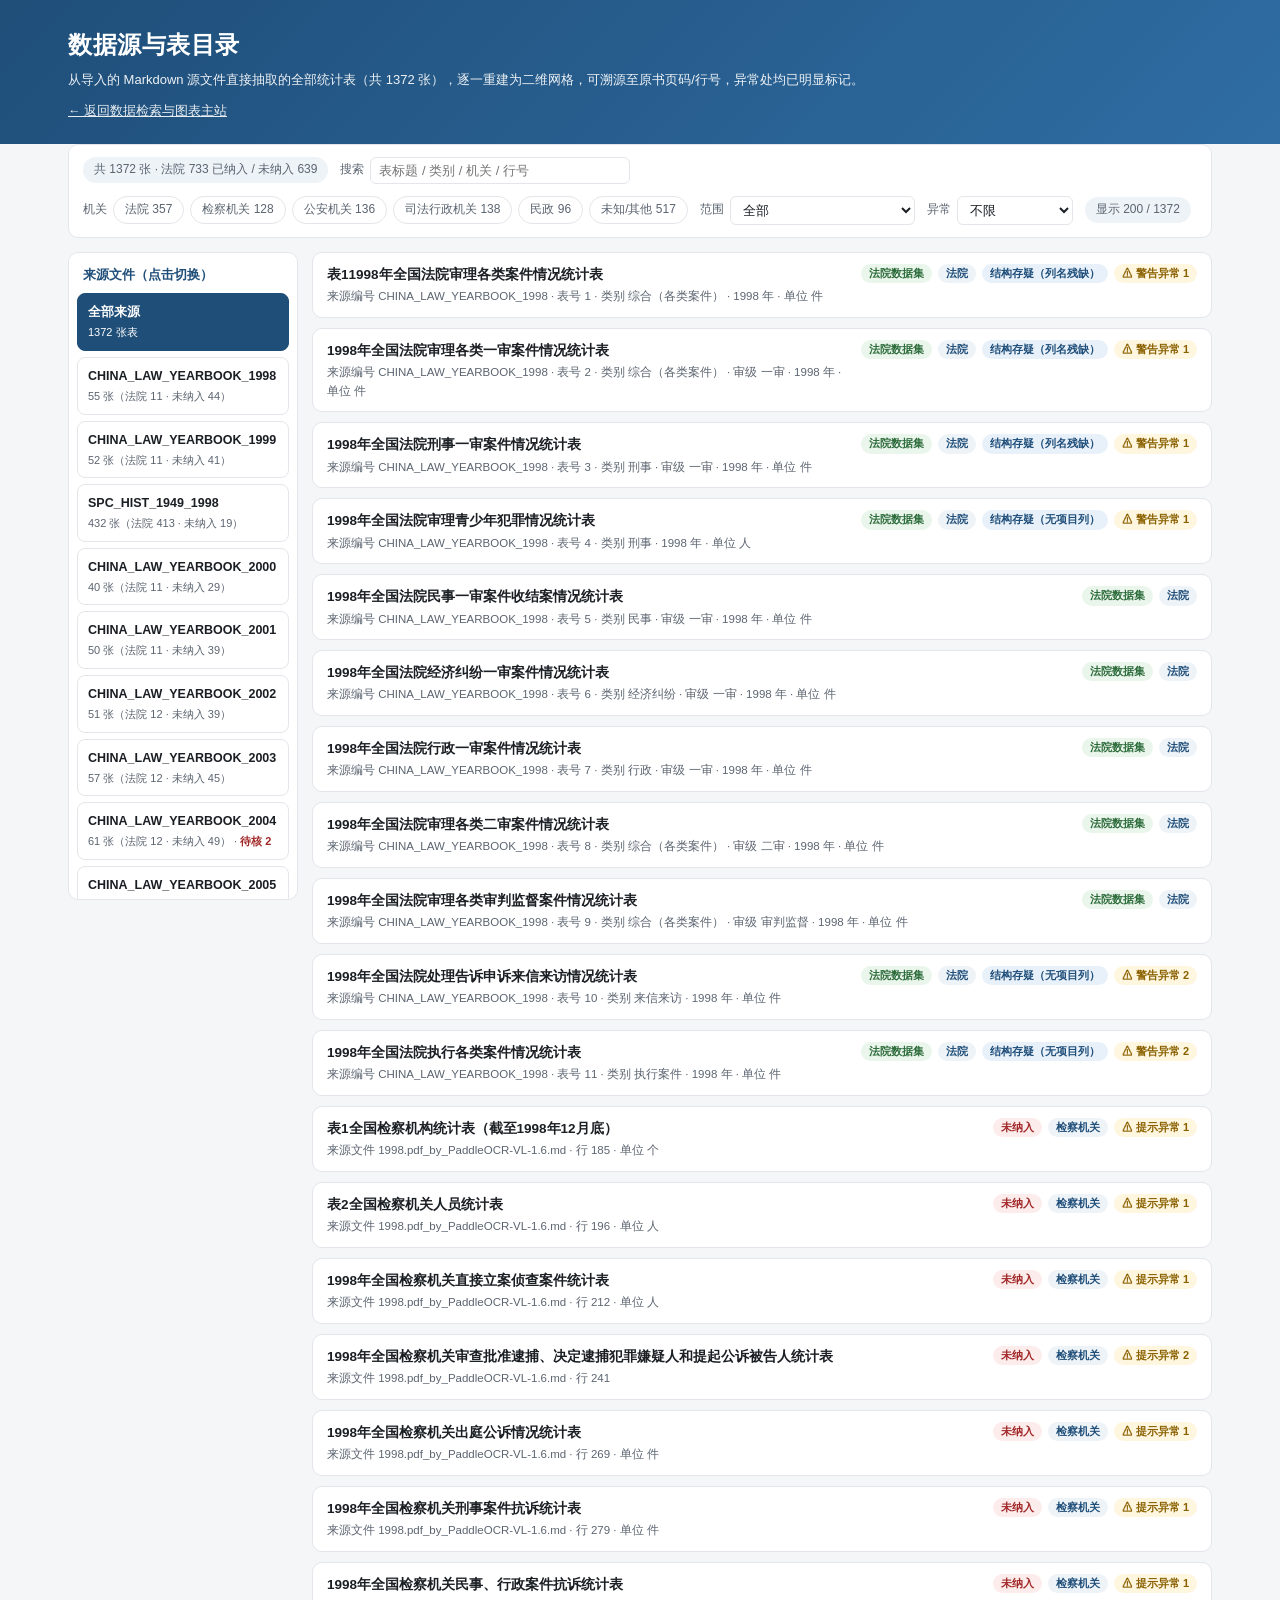
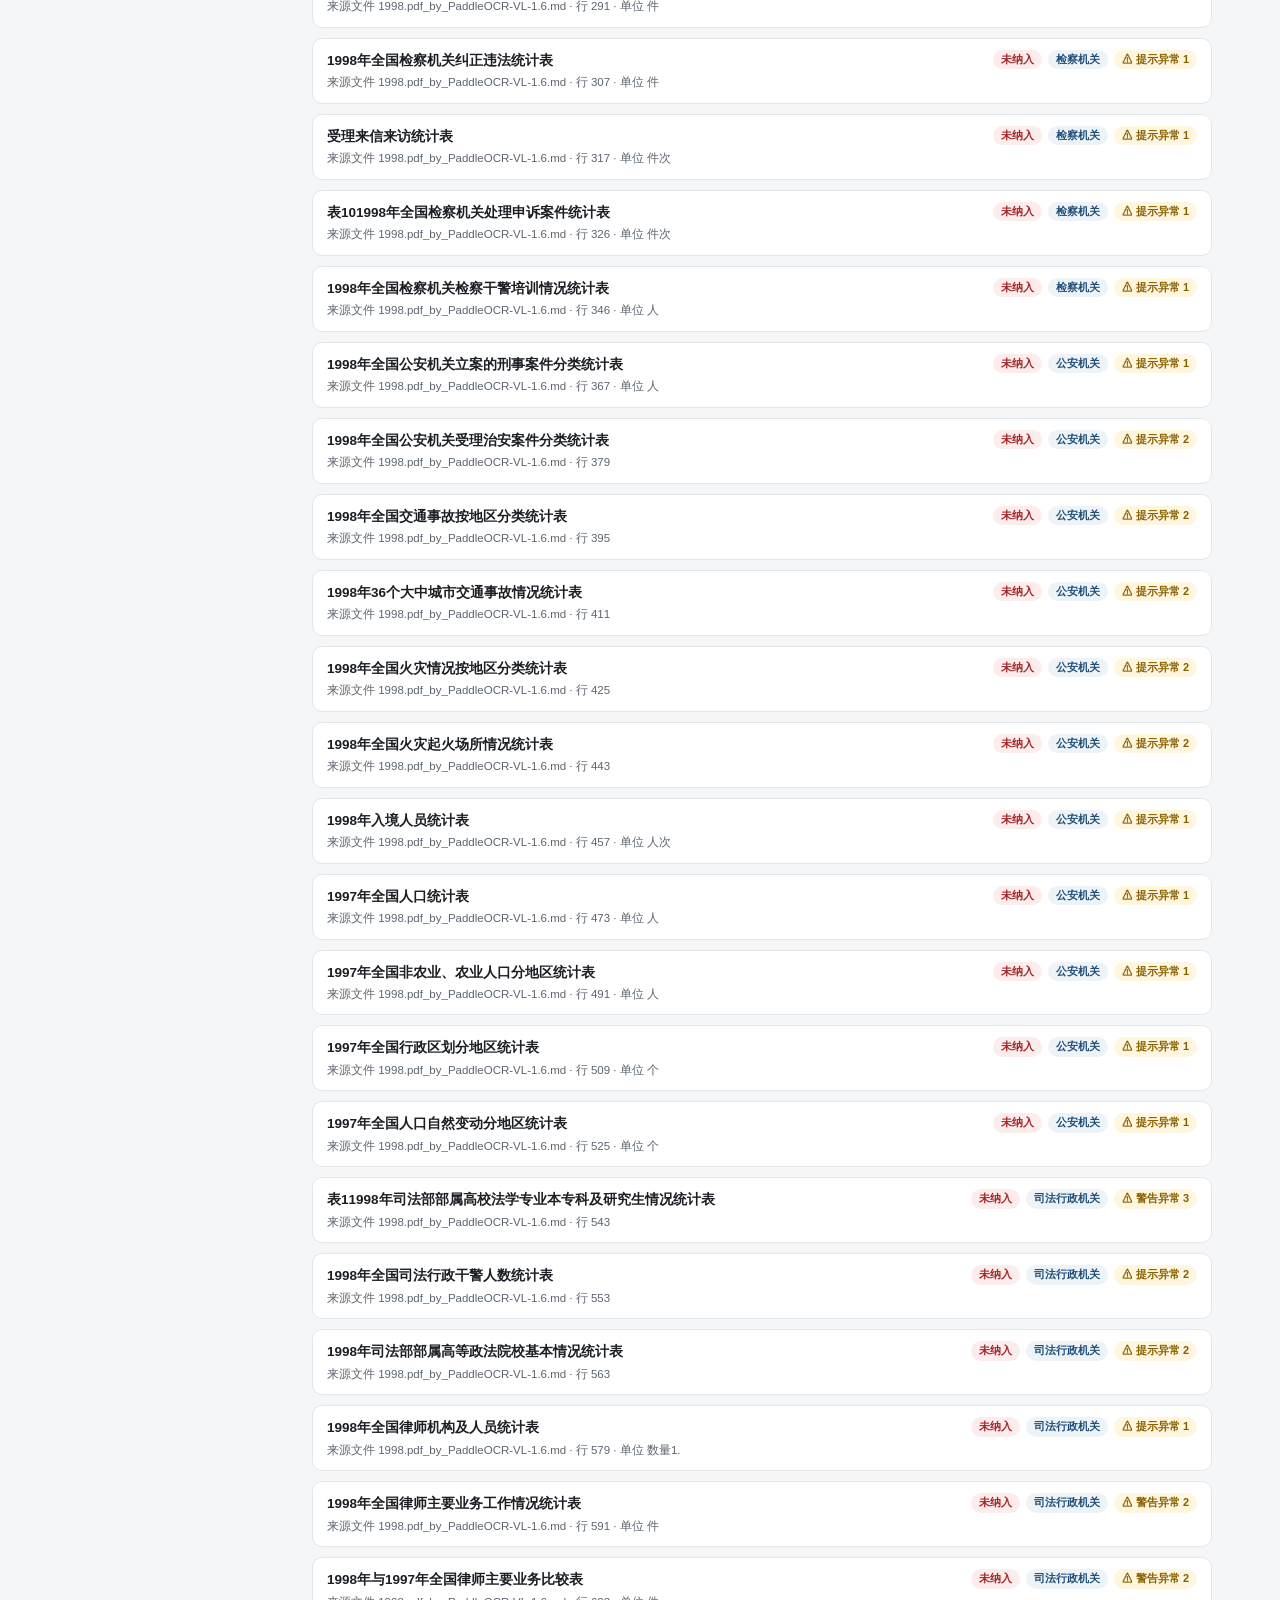
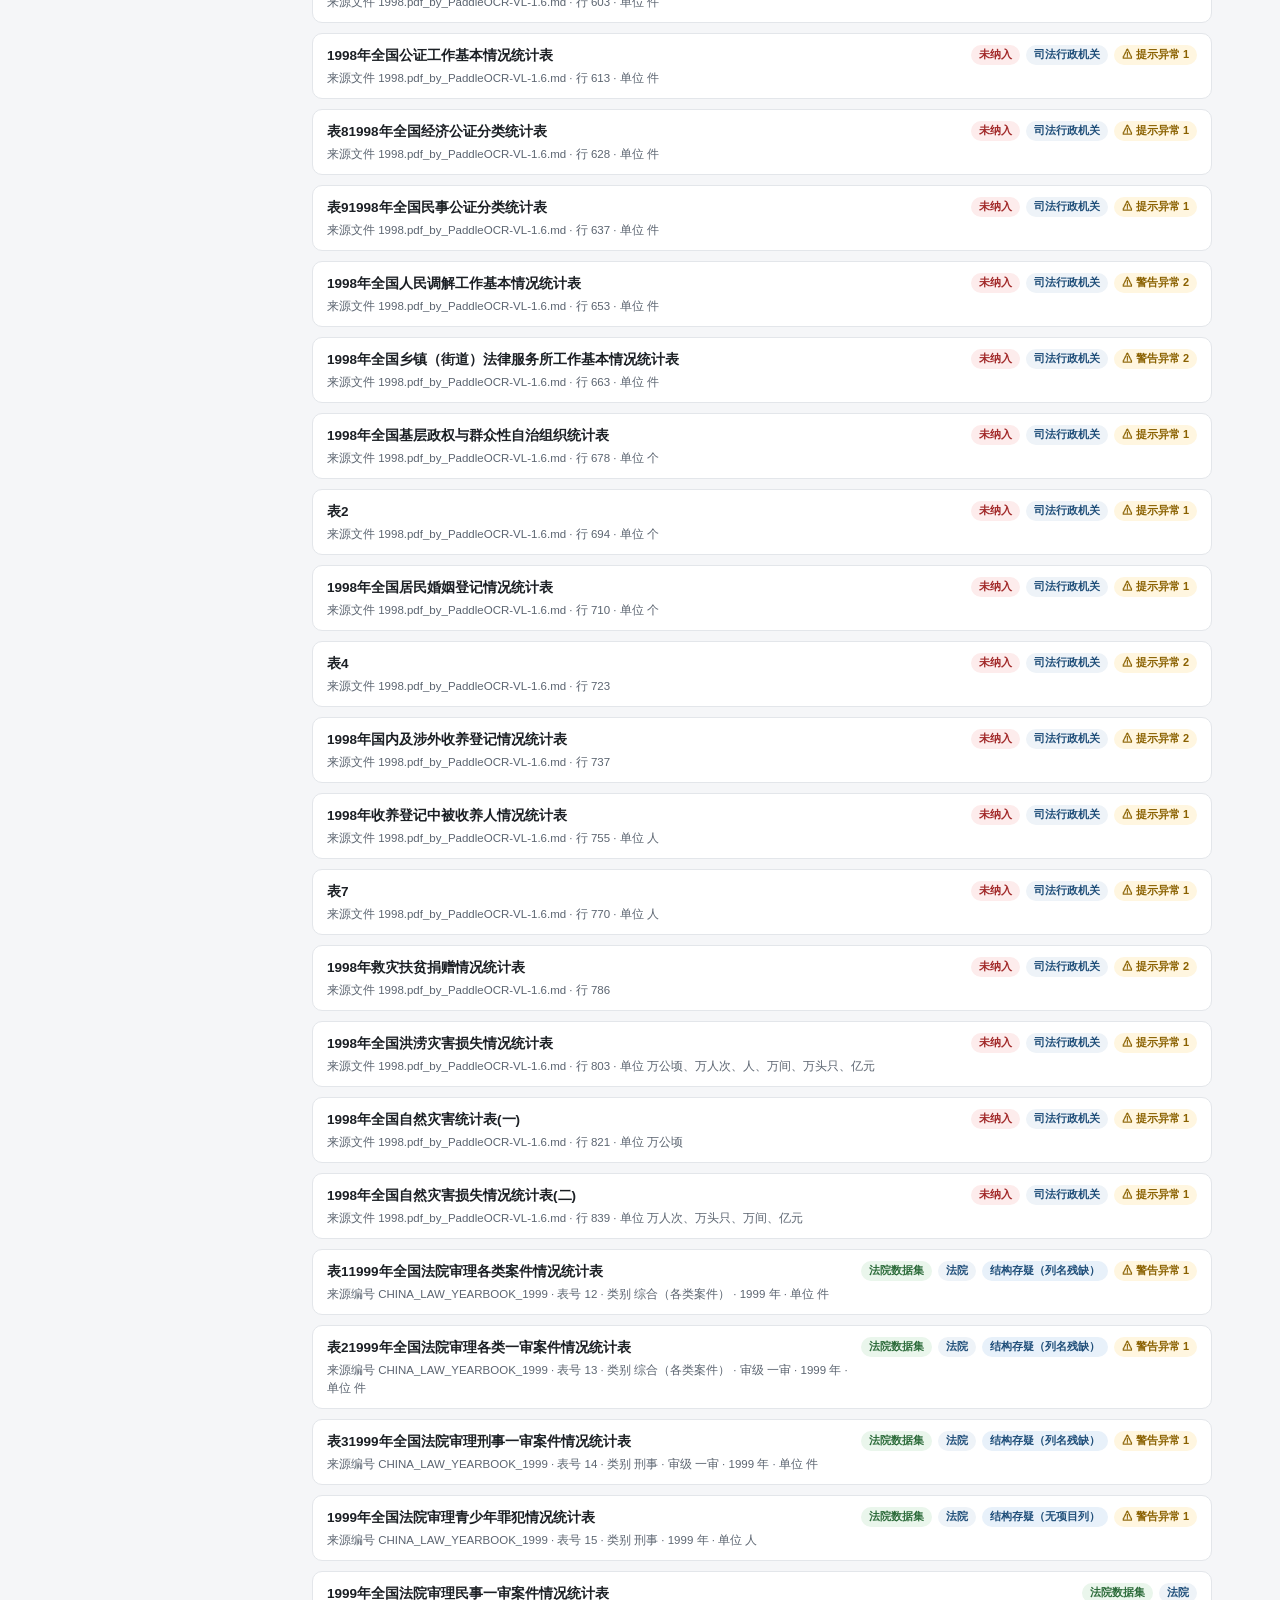
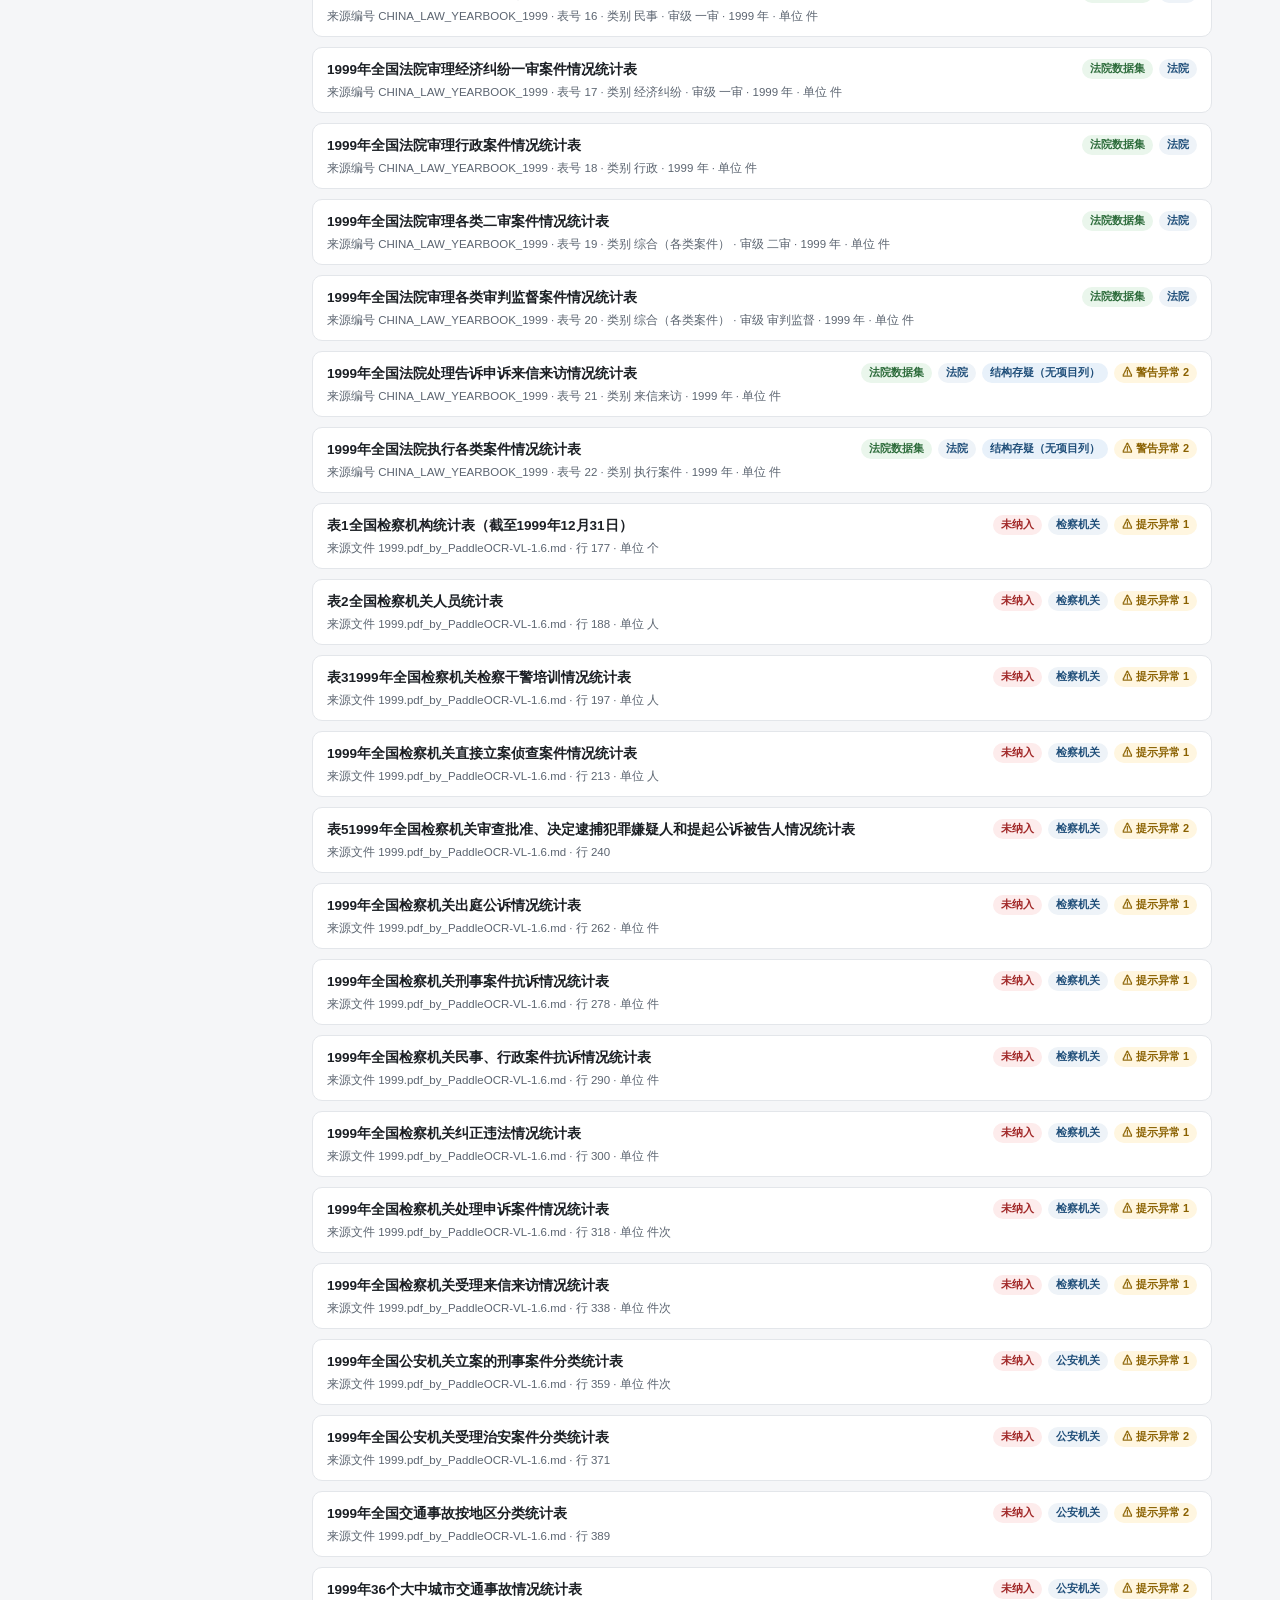
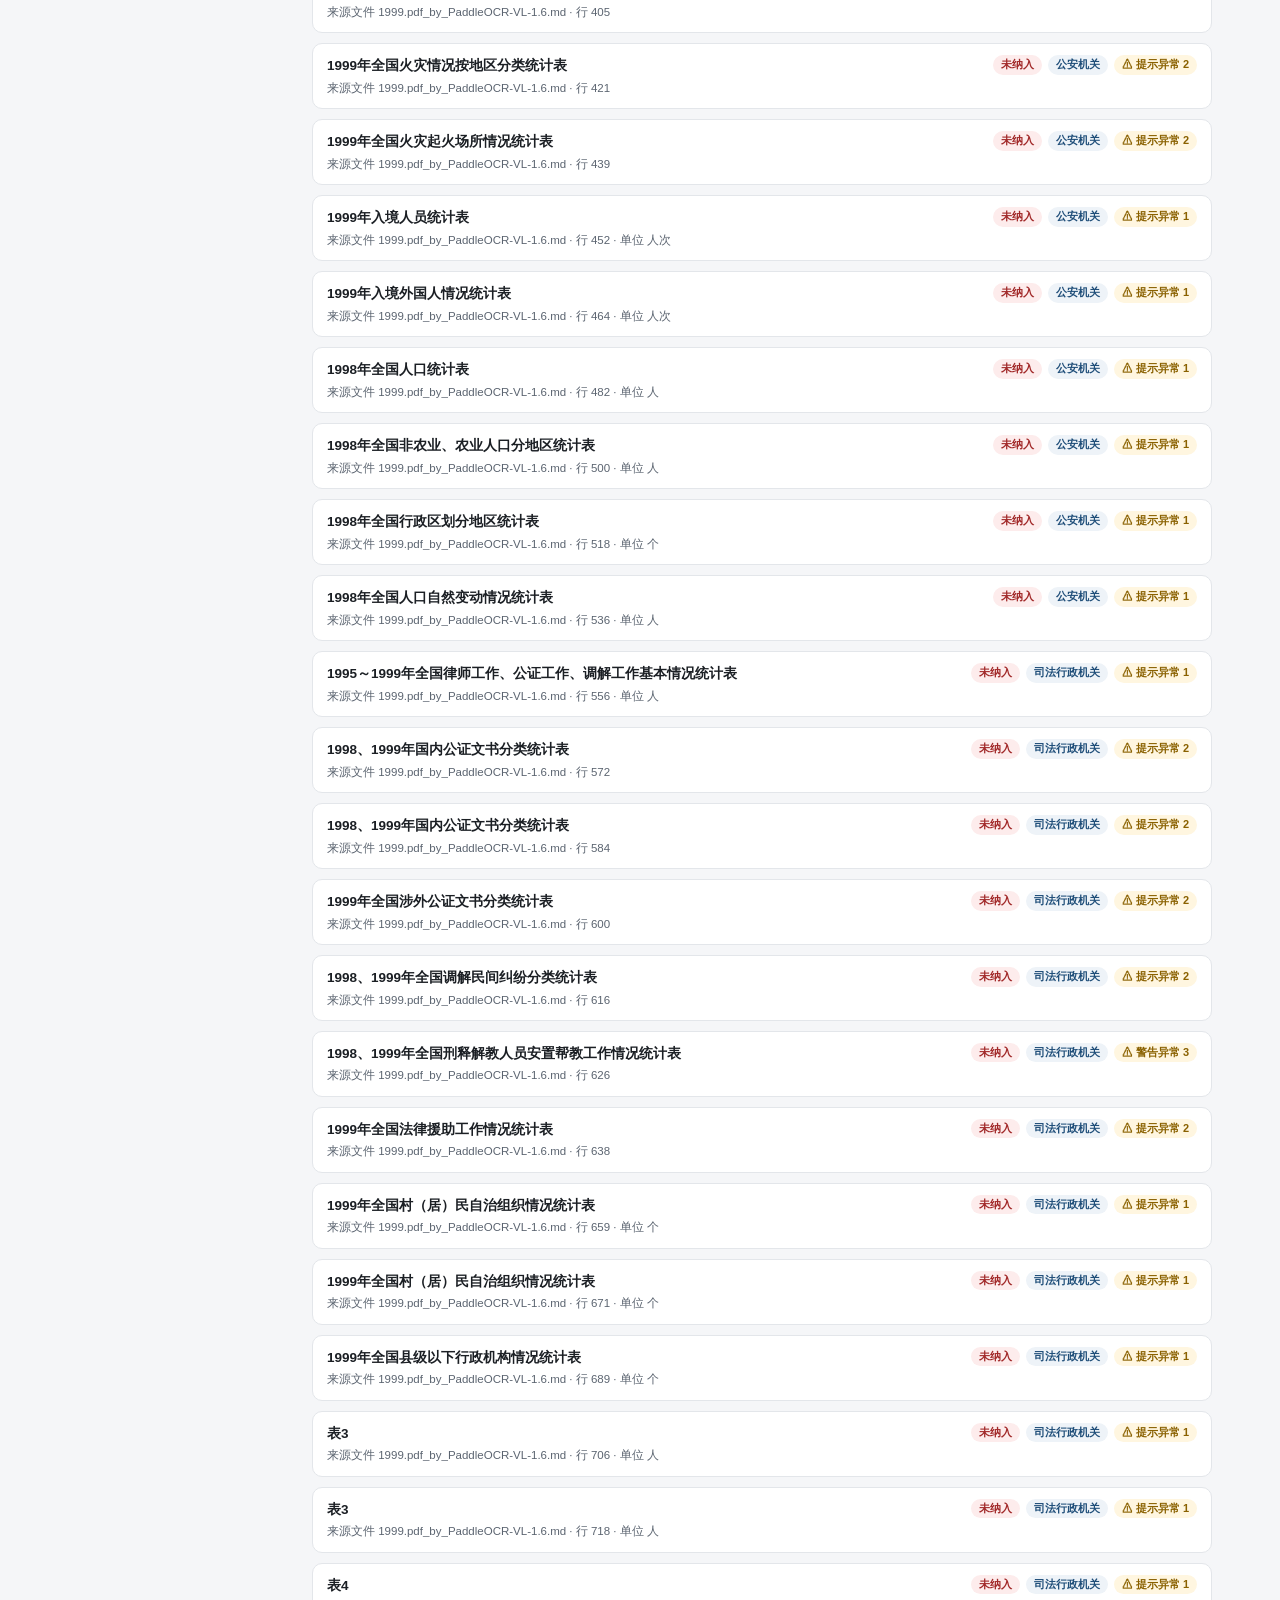
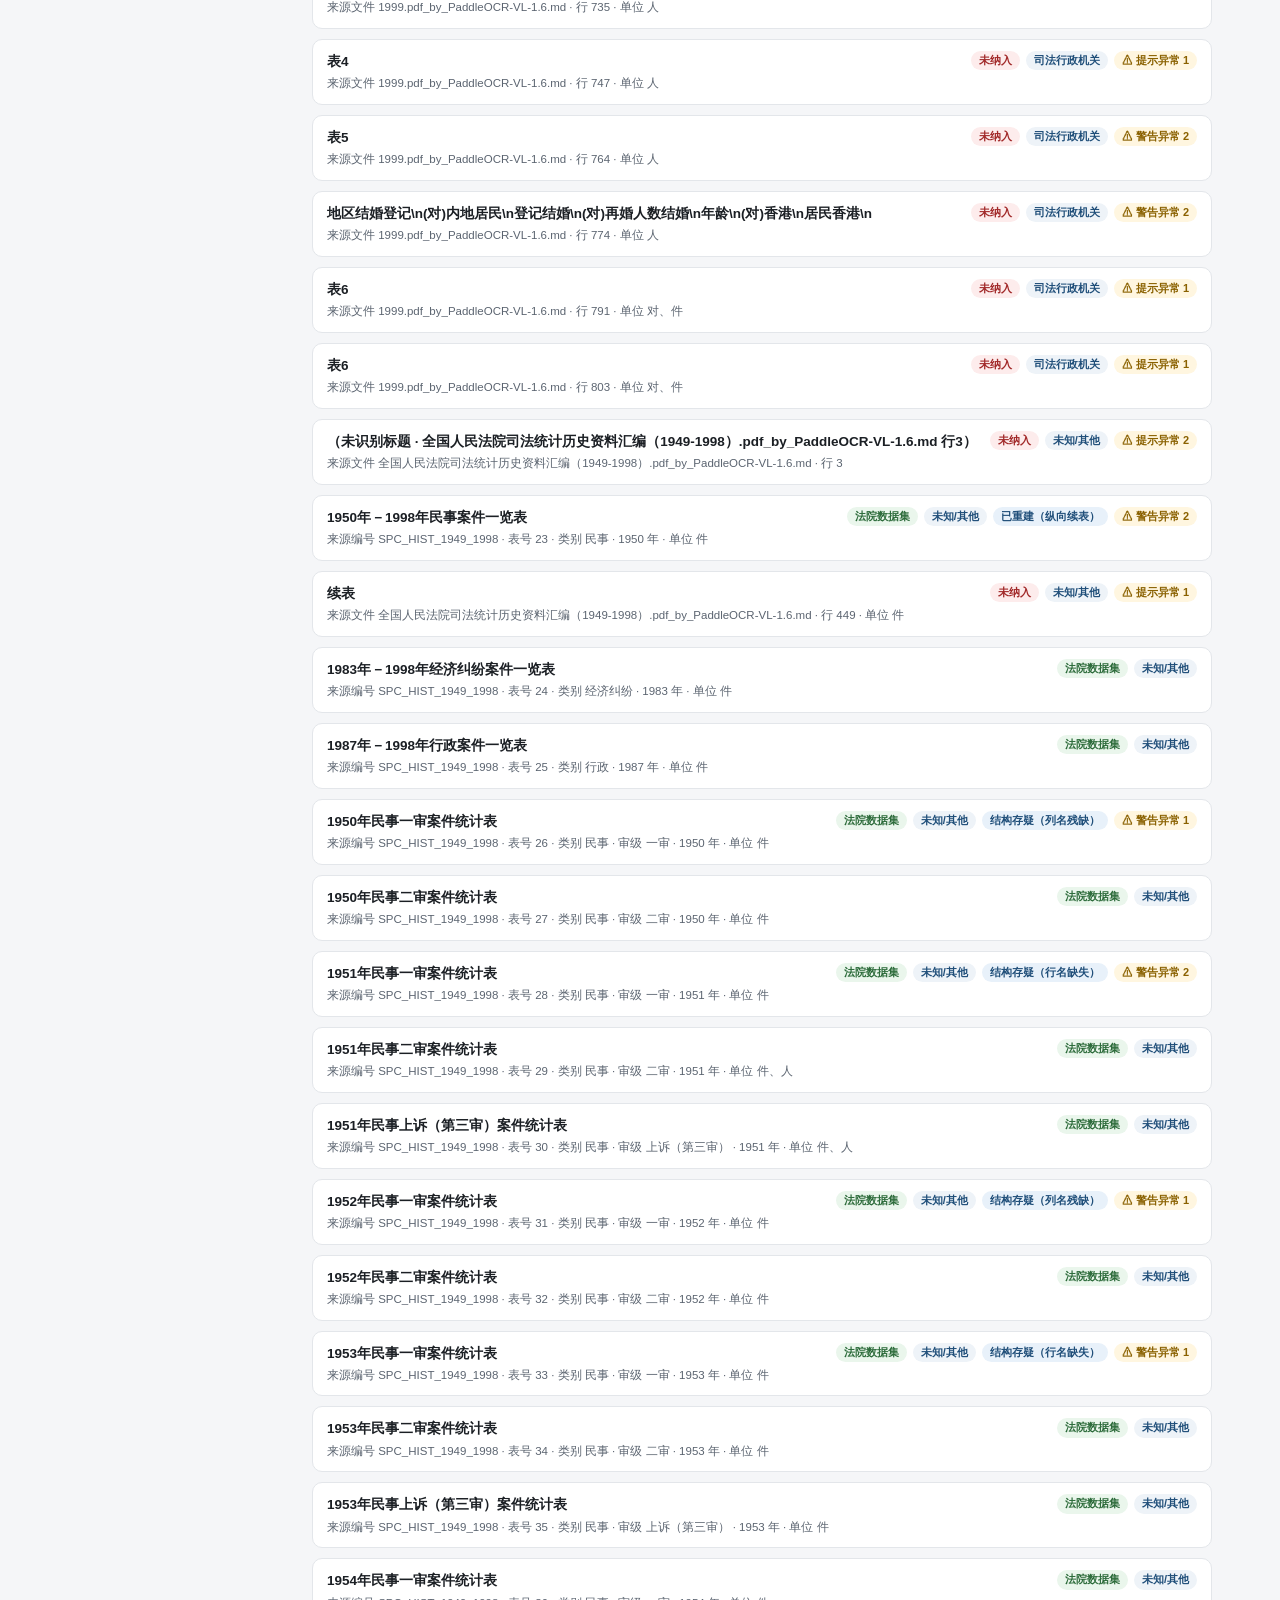
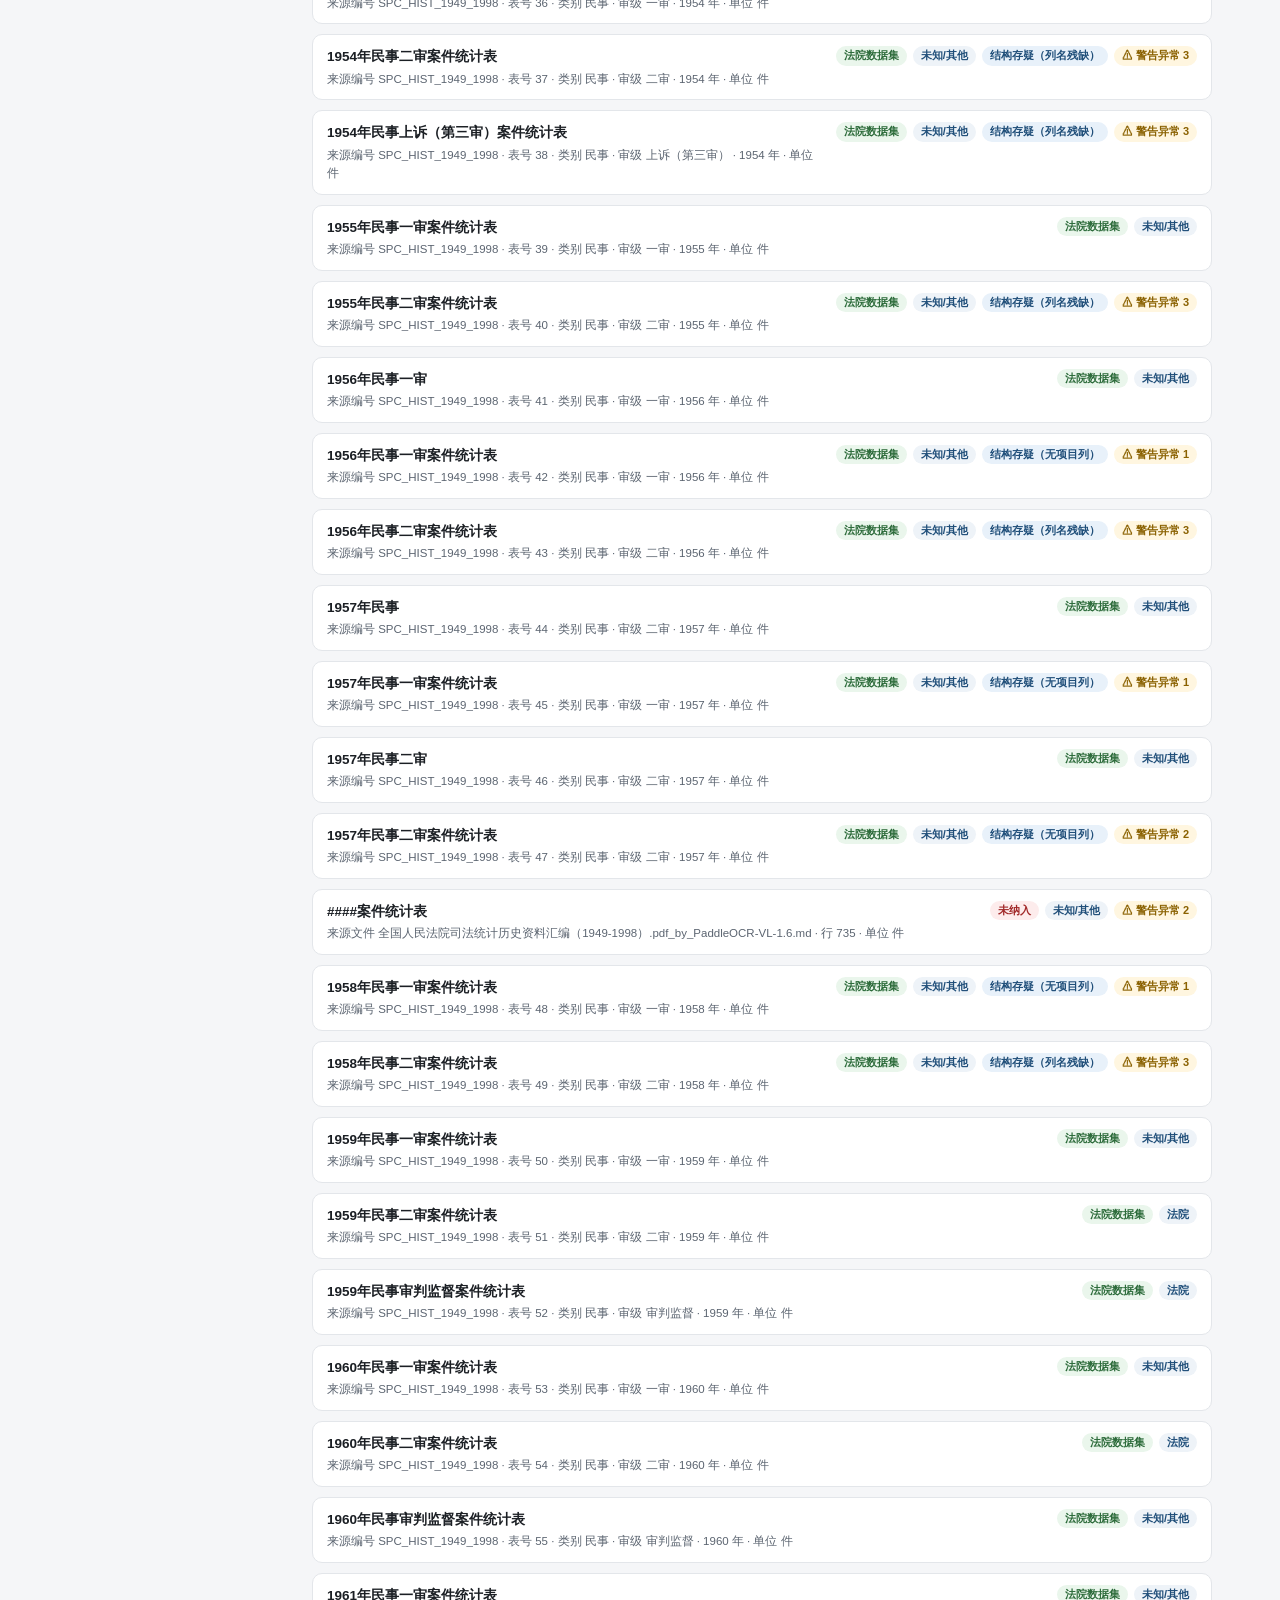
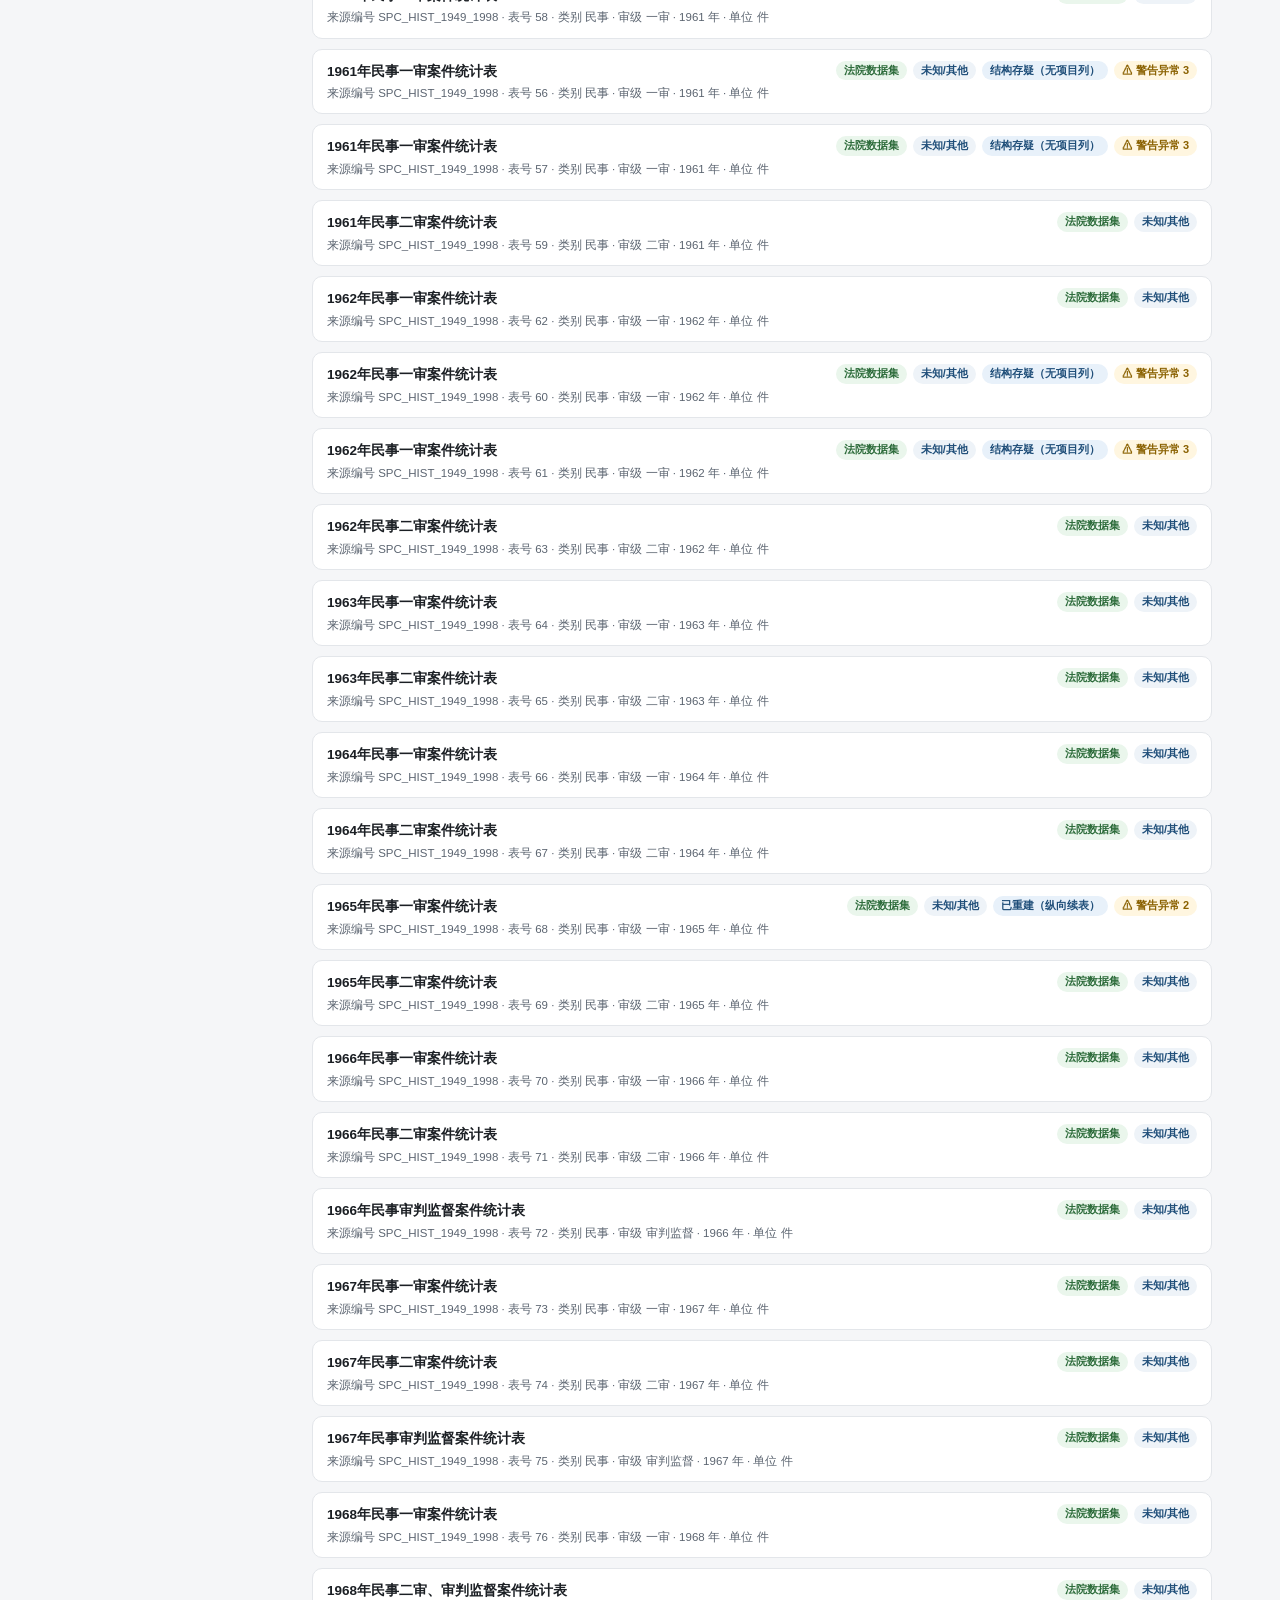
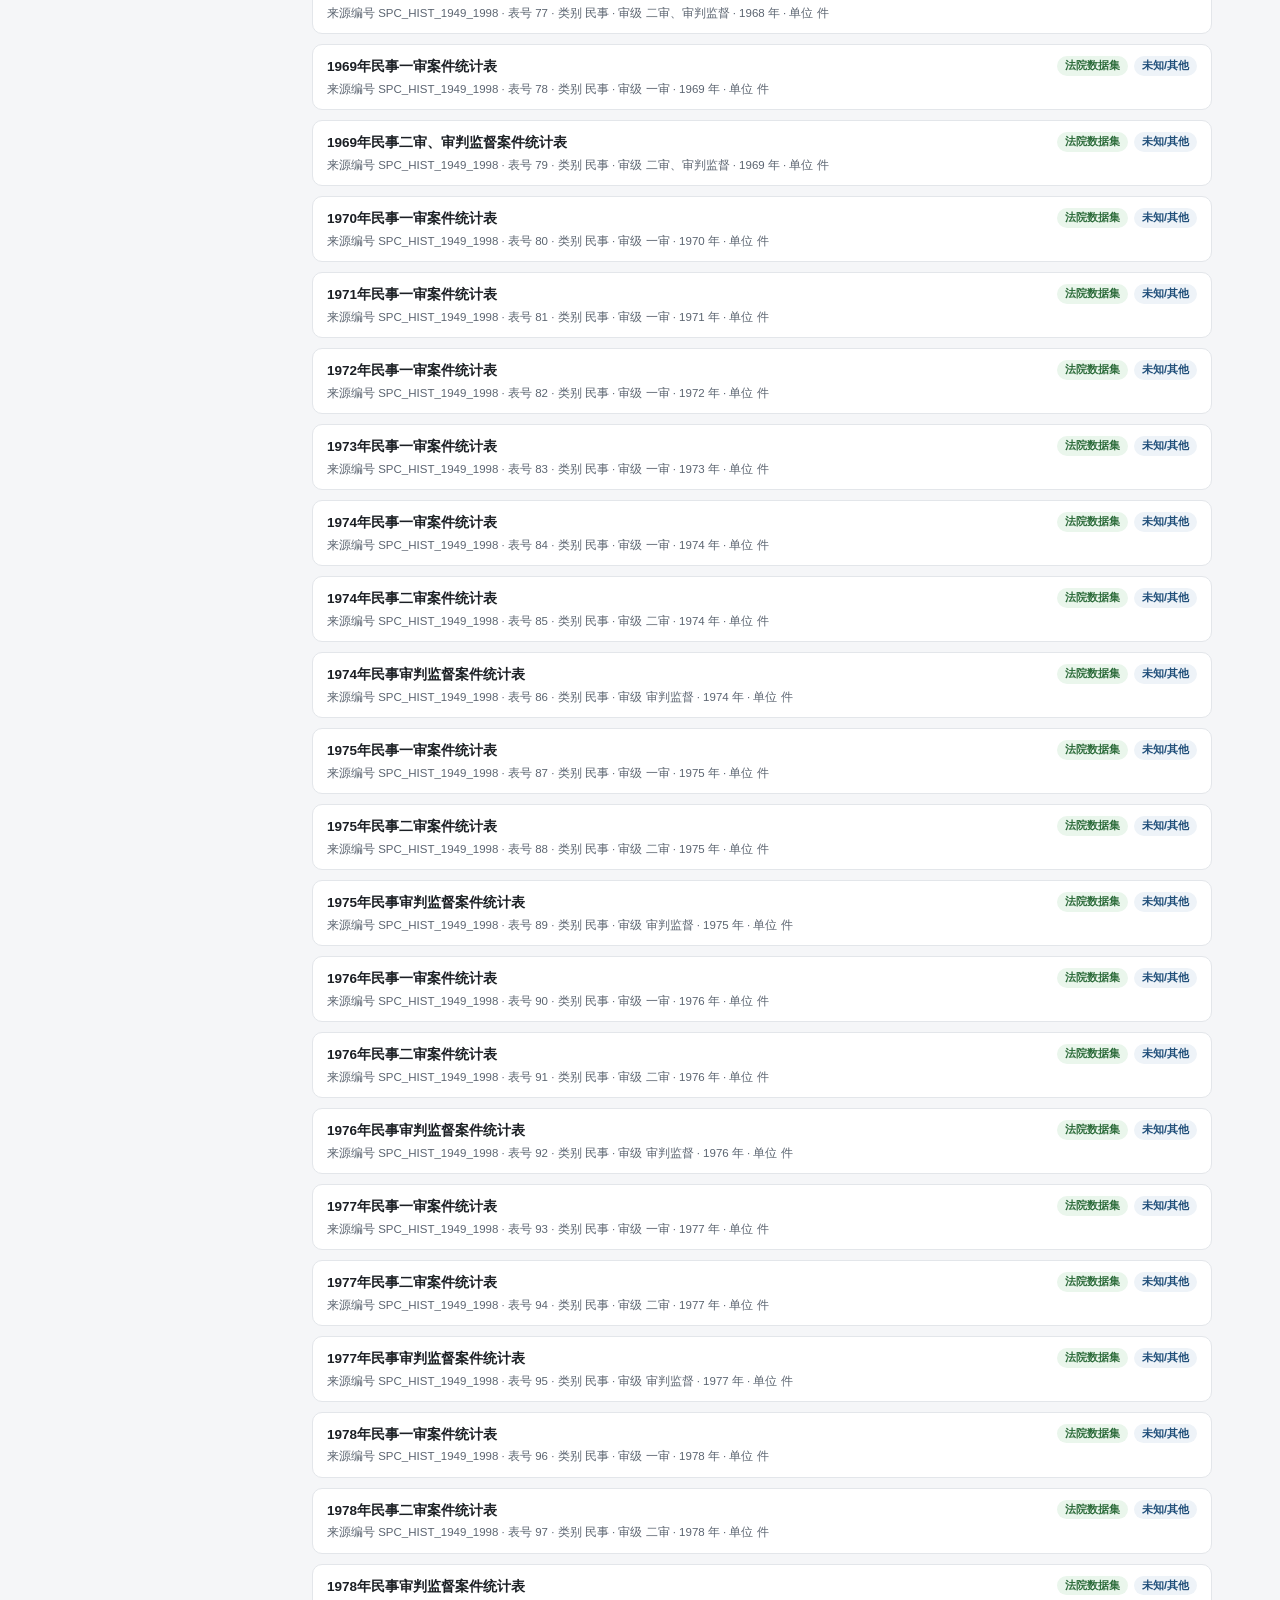
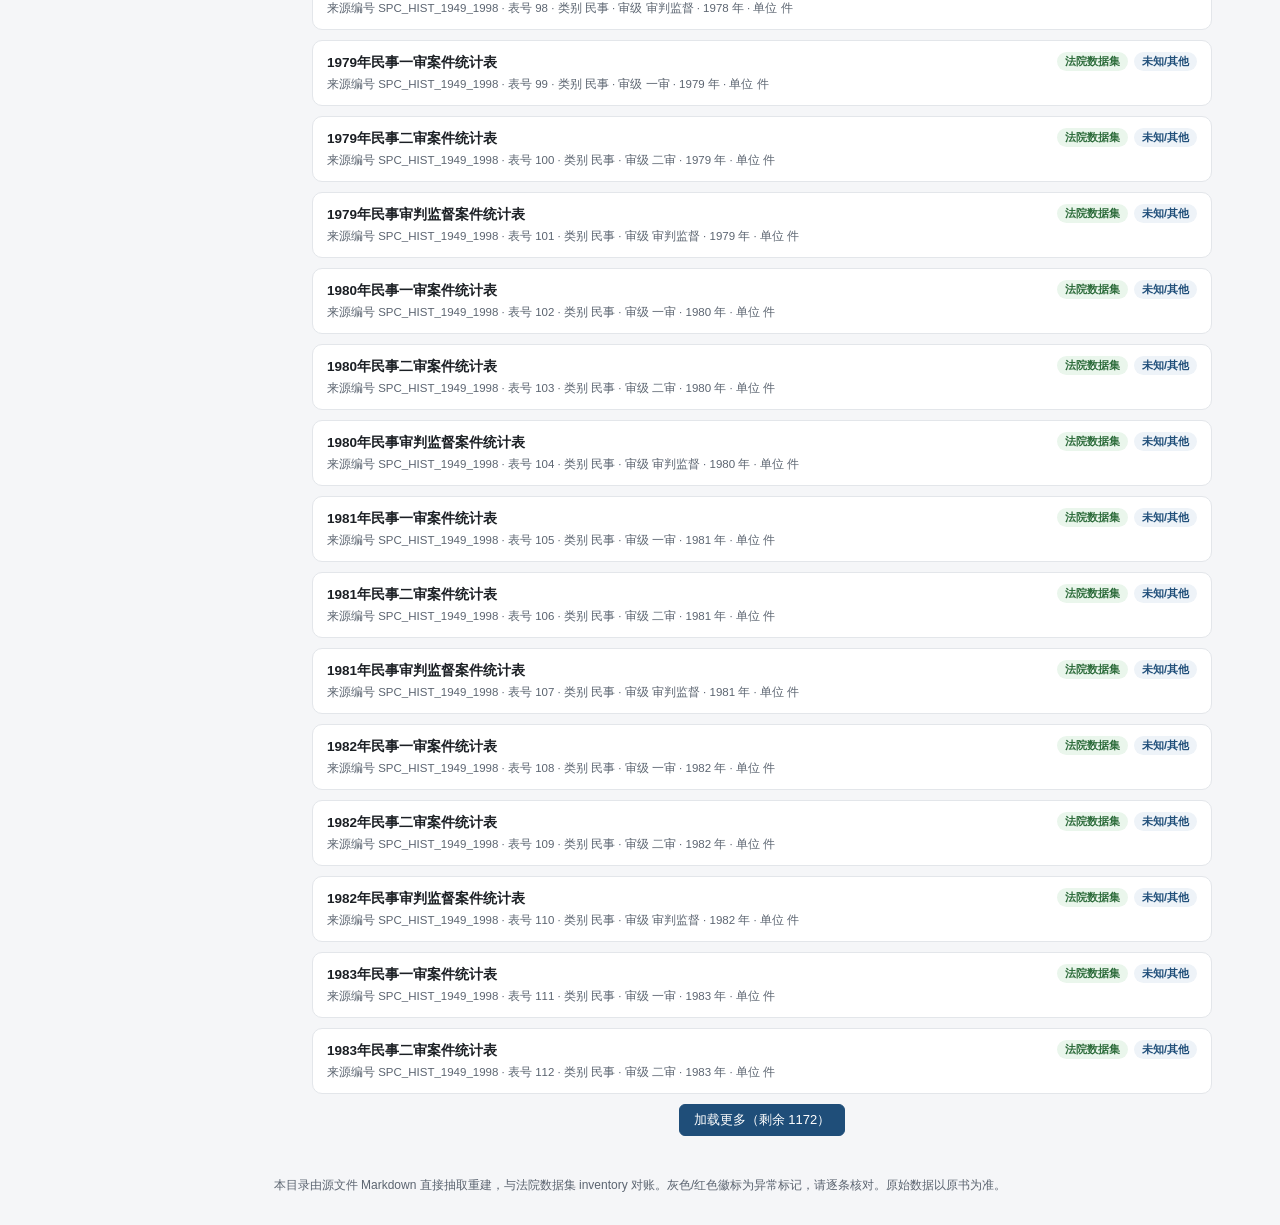
==== catalog.html @ 43dd8572 "v10：新增「数据源与表目录」(catalog.html) — Markdown 全量抽表 1372 张逐一重建 + 异常标记 + 溯源定位" ====
<!DOCTYPE html>
<html lang="zh-CN">
<head>
<meta charset="UTF-8">
<meta name="viewport" content="width=device-width, initial-scale=1.0">
<title>数据源与表目录 · 中国司法统计史料</title>
<link rel="stylesheet" href="assets/style.css">
<style>
  .cat-head .sub{opacity:.92}
  .backlink{display:inline-block;margin:10px 0 0;color:#fff;text-decoration:underline;font-size:12.5px;opacity:.9}
  .backlink:hover{opacity:1}
  /* 顶部筛选条 */
  .toolbar{position:sticky;top:0;z-index:20;background:var(--card);border:1px solid var(--line);
    border-radius:10px;padding:12px 14px;margin-bottom:14px;display:flex;gap:12px;flex-wrap:wrap;align-items:center}
  .toolbar .grp{display:flex;gap:6px;align-items:center;flex-wrap:wrap}
  .toolbar label{font-size:12px;color:var(--ink2)}
  .stat-pill{font-size:12px;color:var(--ink2);background:var(--soft);border-radius:14px;padding:3px 11px}
  /* 双栏布局 */
  .cat-layout{display:flex;gap:14px;align-items:flex-start}
  .rail{flex:none;width:230px;max-height:72vh;overflow:auto;position:sticky;top:78px;
    border:1px solid var(--line);border-radius:10px;background:#fff;padding:8px}
  .rail h3{margin:4px 6px 8px;font-size:13px;color:var(--accent)}
  .rail-item{border:1px solid var(--line);border-radius:8px;padding:8px 10px;margin-bottom:6px;cursor:pointer;font-size:12.5px}
  .rail-item:hover{background:var(--soft)}
  .rail-item.on{background:var(--accent);color:#fff;border-color:var(--accent)}
  .rail-item.on .rc{color:#fff}
  .rail-item .rn{font-weight:600}
  .rail-item .rc{font-size:11px;color:var(--ink2);margin-top:2px}
  .rail-item .rc b{color:#a12828}
  .rail-item.on .rc b{color:#ffd9d9}
  .main{flex:1;min-width:0}
  /* 表卡片 */
  .tcard{border:1px solid var(--line);border-radius:10px;background:#fff;margin-bottom:10px;overflow:hidden}
  .tcard > summary{list-style:none;cursor:pointer;padding:11px 14px;display:flex;gap:10px;align-items:flex-start;flex-wrap:wrap}
  .tcard > summary::-webkit-details-marker{display:none}
  .tcard[open] > summary{border-bottom:1px solid var(--line);background:var(--soft)}
  .tcard .tt{flex:1;min-width:240px;font-weight:600;font-size:13.5px;color:var(--ink)}
  .tcard .tt small{display:block;font-weight:400;color:var(--ink2);font-size:11.5px;margin-top:2px}
  .tcard .meta{font-size:11.5px;color:var(--ink2);margin-top:3px}
  .badges-row{display:flex;gap:6px;flex-wrap:wrap;align-items:center}
  .ab{font-size:11px;padding:1px 8px;border-radius:10px;font-weight:600;white-space:nowrap}
  .ab-court{background:#eaf6ec;color:#2c6b3a}
  .ab-orphan{background:#fdecec;color:#a12828}
  .ab-ag{background:var(--soft);color:var(--accent)}
  .ab-ano{background:#fff6e0;color:#8a6100}
  .ab-ano.has-high{background:#fdecec;color:#a12828}
  .ab-q{background:#e8f1fa;color:#1F4E79}
  .body{padding:12px 14px}
  .grid-wrap{overflow:auto;max-height:460px;border:1px solid var(--line);border-radius:8px;margin-top:8px}
  table.grid{border-collapse:collapse;width:100%;font-size:12px}
  table.grid th,table.grid td{border:1px solid var(--line);padding:4px 8px;white-space:nowrap;text-align:left}
  table.grid thead tr{background:var(--soft);color:var(--accent);font-weight:600;position:sticky;top:0}
  table.grid td.empty{color:#b9c0c8}
  table.grid tr.hl td{background:#fff8ec}
  .ano-list{margin:8px 0 0;padding:0;list-style:none}
  .ano-list li{font-size:12px;color:var(--ink2);padding:5px 9px;border-radius:6px;margin-bottom:5px;border-left:3px solid #ddd}
  .ano-list li.sev-warn{border-left-color:#e0a800;background:#fffdf5}
  .ano-list li.sev-info{border-left-color:#9aa3ad;background:#fafbfc}
  .ano-list li.sev-high{border-left-color:#a12828;background:#fdf2f2}
  .src-path{font-family:ui-monospace,Menlo,Consolas,monospace;font-size:11px;color:var(--ink2);
    background:var(--soft);padding:2px 7px;border-radius:5px;display:inline-block;margin-top:4px}
  .empty-state{padding:40px;text-align:center;color:var(--ink2)}
  .jump-link{font-size:11.5px;color:var(--accent);text-decoration:none}
  .jump-link:hover{text-decoration:underline}
  @media (max-width:820px){.cat-layout{flex-direction:column}.rail{width:100%;position:static;max-height:none}}
</style>
</head>
<body>
<header class="site-head cat-head">
  <div class="wrap">
    <h1>数据源与表目录</h1>
    <p class="sub">从导入的 Markdown 源文件直接抽取的全部统计表（共 <span id="tot-tables">…</span> 张），逐一重建为二维网格，可溯源至原书页码/行号，异常处均已明显标记。</p>
    <a class="backlink" href="index.html">← 返回数据检索与图表主站</a>
  </div>
</header>

<main class="wrap">
  <div class="toolbar">
    <div class="stat-pill" id="pill-total">…</div>
    <div class="grp">
      <label>搜索</label>
      <input type="search" id="q" placeholder="表标题 / 类别 / 机关 / 行号">
    </div>
    <div class="grp" id="agency-chips"></div>
    <div class="grp">
      <label>范围</label>
      <select id="scope">
        <option value="">全部</option>
        <option value="court">仅法院数据集</option>
        <option value="orphan">仅未纳入（非法院/待核）</option>
      </select>
    </div>
    <div class="grp">
      <label>异常</label>
      <select id="ano">
        <option value="">不限</option>
        <option value="warn">含警告级异常</option>
        <option value="info">仅提示级</option>
        <option value="none">无异常</option>
      </select>
    </div>
    <div class="stat-pill" id="pill-show">显示 0</div>
  </div>

  <div class="cat-layout">
    <nav class="rail" id="rail">
      <h3>来源文件（点击切换）</h3>
      <div id="rail-items"></div>
    </nav>
    <section class="main">
      <div id="cards"></div>
      <div class="empty-state" id="empty" style="display:none">无匹配表格</div>
    </section>
  </div>
</main>

<footer class="wrap foot">
  <p>本目录由源文件 Markdown 直接抽取重建，与法院数据集 inventory 对账。灰色/红色徽标为异常标记，请逐条核对。原始数据以原书为准。</p>
</footer>

<script src="assets/catalog.js"></script>
</body>
</html>
---- assets/style.css ----
:root{
  --bg:#f5f6f8; --card:#ffffff; --ink:#1b1f24; --ink2:#5b6470; --line:#e3e6ea;
  --accent:#1F4E79; --accent2:#2f6da3; --soft:#eef3f8;
  --hi:#fdecec; --mid:#fff6e0; --lo:#eaf6ec;
}
*{box-sizing:border-box}
body{margin:0;background:var(--bg);color:var(--ink);
  font:14px/1.6 -apple-system,BlinkMacSystemFont,"PingFang SC","Hiragino Sans GB","Microsoft YaHei",sans-serif;}
.wrap{max-width:1180px;margin:0 auto;padding:0 18px}
.site-head{background:linear-gradient(135deg,#1F4E79,#2f6da3);color:#fff;padding:26px 0 22px}
.site-head h1{margin:0;font-size:24px;letter-spacing:.5px}
.sub{margin:6px 0 0;opacity:.9;font-size:13px}
.badges{margin-top:12px;display:flex;gap:10px;flex-wrap:wrap}
.badge{background:rgba(255,255,255,.16);border:1px solid rgba(255,255,255,.28);
  padding:3px 10px;border-radius:20px;font-size:12px}
.badge-lock{cursor:help}
.tabs{display:flex;gap:4px;margin:16px auto 0;flex-wrap:wrap}
.tab{background:var(--card);border:1px solid var(--line);border-bottom-color:transparent;
  padding:9px 16px;border-radius:8px 8px 0 0;cursor:pointer;color:var(--ink2);font-size:13px}
.tab.active{background:var(--accent);color:#fff;border-color:var(--accent);font-weight:600}
main{padding-top:16px}
.tabpane{display:none}
.tabpane.active{display:block}
.card{background:var(--card);border:1px solid var(--line);border-radius:10px;padding:16px 18px;margin-bottom:16px}
.card h2{margin:0 0 12px;font-size:16px;color:var(--accent);border-left:3px solid var(--accent);padding-left:9px}
.card-head{display:flex;justify-content:space-between;align-items:center;flex-wrap:wrap;gap:8px}
.card-head h2{border:0;padding:0;margin:0}
.filters{display:flex;flex-direction:column;gap:10px}
.frow{display:flex;gap:10px;align-items:flex-start;flex-wrap:wrap}
.frow>label:first-child{width:96px;flex:none;color:var(--ink2);font-size:13px;padding-top:5px}
.filters.inline{gap:8px;flex-direction:row;align-items:center;margin-bottom:10px}
select,input[type=search]{border:1px solid var(--line);border-radius:6px;padding:5px 8px;
  background:#fff;color:var(--ink);font-size:13px;max-width:100%}
input[type=search]{min-width:260px;flex:1}
.chips{display:flex;gap:6px;flex-wrap:wrap;flex:1}
.chips.scroll{max-height:96px;overflow-y:auto;padding:4px;border:1px solid var(--line);border-radius:6px}
.chip{border:1px solid var(--line);background:#fff;border-radius:14px;padding:3px 11px;
  cursor:pointer;font-size:12px;color:var(--ink2);user-select:none}
.chip.on{background:var(--accent);color:#fff;border-color:var(--accent)}
.sep{align-self:center;color:var(--ink2)}
.cb{font-size:13px;color:var(--ink2);display:flex;align-items:center;gap:6px}
button{border:1px solid var(--line);background:#fff;border-radius:6px;padding:6px 14px;
  cursor:pointer;font-size:13px;color:var(--ink)}
button:hover{border-color:var(--accent2);color:var(--accent)}
button.primary{background:var(--accent);color:#fff;border-color:var(--accent)}
button.primary:hover{background:var(--accent2);color:#fff}
button:disabled{opacity:.45;cursor:not-allowed}
.actions{align-items:center}
.hint{color:var(--ink2);font-size:12px}
.chart-controls{display:flex;gap:16px;flex-wrap:wrap;margin-bottom:10px}
.chart-controls label{font-size:12px;color:var(--ink2);display:flex;align-items:center;gap:6px}
.chart-box{position:relative;height:380px}
.note{font-size:12px;color:var(--ink2);margin:8px 0 0}
.table-scroll{overflow:auto;max-height:520px;border:1px solid var(--line);border-radius:8px}
.table-scroll.tall{max-height:640px}
table{border-collapse:collapse;width:100%;font-size:12.5px}
th,td{border-bottom:1px solid var(--line);padding:6px 9px;text-align:left;white-space:nowrap}
th{background:var(--soft);position:sticky;top:0;color:var(--accent);font-weight:600;z-index:2}
td.num,th.num{text-align:right;font-variant-numeric:tabular-nums}
tbody tr:hover{background:#f8fbff}
.pager{display:flex;gap:10px;align-items:center;margin-top:10px;font-size:12px;color:var(--ink2)}
.export{display:flex;gap:8px}
.src{margin-bottom:14px;padding-bottom:14px;border-bottom:1px dashed var(--line)}
.src h3{margin:0 0 6px;font-size:14px;color:var(--ink)}
.src p{margin:3px 0;font-size:12.5px;color:var(--ink2)}
.iss{border:1px solid var(--line);border-radius:8px;padding:11px 13px;margin-bottom:10px}
.iss h4{margin:0 0 6px;font-size:13.5px;display:flex;gap:8px;align-items:center;flex-wrap:wrap}
.iss p{margin:4px 0;font-size:12.5px;color:var(--ink2)}
.lv{padding:1px 8px;border-radius:10px;font-size:11px;font-weight:600}
.lv-高{background:var(--hi);color:#a12828}
.lv-中{background:var(--mid);color:#8a6100}
.lv-低{background:var(--lo);color:#2c6b3a}
.scope{background:var(--soft);color:var(--accent);padding:1px 8px;border-radius:10px;font-size:11px}
.foot{padding:18px;color:var(--ink2);font-size:12px;text-align:center}
code{background:var(--soft);padding:1px 5px;border-radius:4px;font-size:12px}
.loading{padding:40px;text-align:center;color:var(--ink2)}
/* 数据质量徽标 */
.qm{padding:1px 7px;border-radius:9px;font-size:11px;white-space:nowrap;cursor:help}
.qm-ok{background:#eaf6ec;color:#2c6b3a}
.qm-fix{background:#e8f1fa;color:#1F4E79}
.qm-warn{background:#fff6e0;color:#8a6100}
/* 数据来源手风琴 + 年份侧栏 */
.src-acc{border:1px solid var(--line);border-radius:8px;margin-bottom:8px;background:#fff;overflow:hidden}
.src-acc>summary{list-style:none;cursor:pointer;padding:12px 14px;display:flex;
  justify-content:space-between;align-items:baseline;gap:10px;flex-wrap:wrap}
.src-acc>summary::-webkit-details-marker{display:none}
.src-acc>summary:hover{background:var(--soft)}
.src-acc .src-name{font-weight:600;color:var(--accent);font-size:14px}
.src-acc .src-cnt{font-size:12px;color:var(--ink2);white-space:nowrap}
.src-acc[open]>summary{border-bottom:1px solid var(--line);background:var(--soft)}
.src-body{padding:12px 14px}
.src-pub{margin:2px 0;font-size:12.5px;color:var(--ink2)}
.src-layout{display:flex;gap:12px;align-items:flex-start;margin-top:10px}
.yrail{flex:none;width:64px;max-height:560px;overflow:auto;position:sticky;top:8px;
  display:flex;flex-direction:column;gap:3px;padding:6px;border:1px solid var(--line);
  border-radius:8px;background:var(--soft)}
.yrail-title{font-size:11px;color:var(--ink2);text-align:center;margin-bottom:2px}
.yrail-btn{border:1px solid transparent;background:transparent;border-radius:6px;
  padding:2px 0;font-size:12px;color:var(--ink2);cursor:pointer}
.yrail-btn:hover{background:#fff;color:var(--accent)}
.yrail-btn.on{background:var(--accent);color:#fff}
.src-tbl{flex:1;min-width:0}
.tbl-tools{display:flex;gap:10px;align-items:center;margin-bottom:8px}
.tbl-tools input[type=search]{min-width:220px;flex:0 1 320px}
.tlink{color:var(--accent);text-decoration:none;font-weight:600}
.tlink:hover{text-decoration:underline;color:var(--accent2)}
/* 视图切换（数据表/折线/柱状/饼图） */
.view-tabs{display:flex;gap:4px;flex-wrap:wrap}
.vtab{border:1px solid var(--line);background:#fff;border-radius:6px 6px 0 0;padding:6px 14px;
  cursor:pointer;font-size:13px;color:var(--ink2)}
.vtab.active{background:var(--accent);color:#fff;border-color:var(--accent);font-weight:600}
.view-pane{display:none}
.view-pane.active{display:block}
.cellink{color:var(--accent);text-decoration:none;font-weight:600}
.cellink:hover{text-decoration:underline;color:var(--accent2)}
.orig{color:#9aa3ad;font-size:.72em;margin-left:3px;cursor:help;border-bottom:1px dotted #c2c8d0}
/* 口径包含/转化关系提醒表 */
.rel-table{border-collapse:collapse;width:100%;font-size:12.5px;margin-top:6px}
.rel-table th,.rel-table td{border:1px solid var(--line);padding:7px 9px;vertical-align:top;text-align:left}
.rel-table th{background:var(--soft);color:var(--accent);font-weight:600;position:static}
.rel-table .rel-a{font-weight:600;color:var(--ink)}
.rel-table .rel-arrow{color:var(--accent2);font-weight:600;white-space:nowrap}
.rel-confirm{display:flex;align-items:center;gap:6px;font-size:12px;color:var(--ink2);white-space:nowrap}
.rel-confirm input{width:15px;height:15px}
.rel-done{color:#2c6b3a}
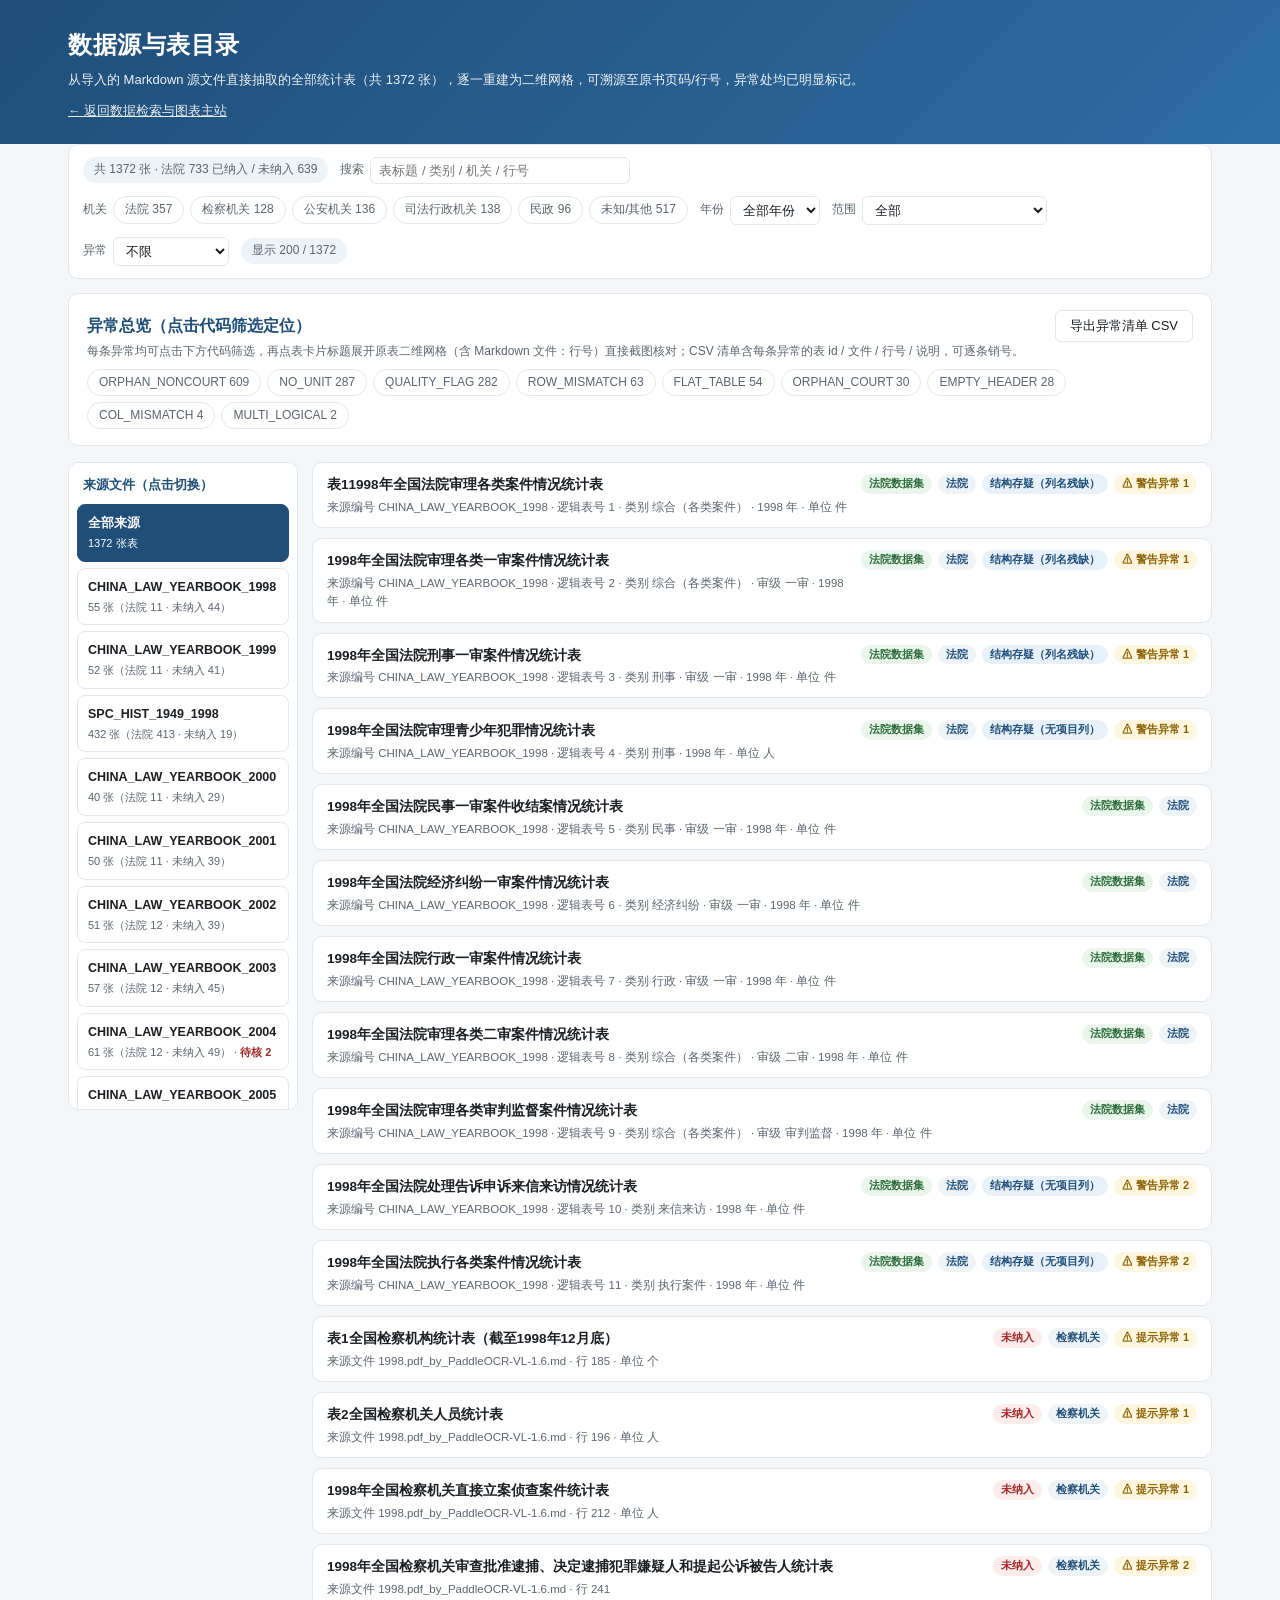
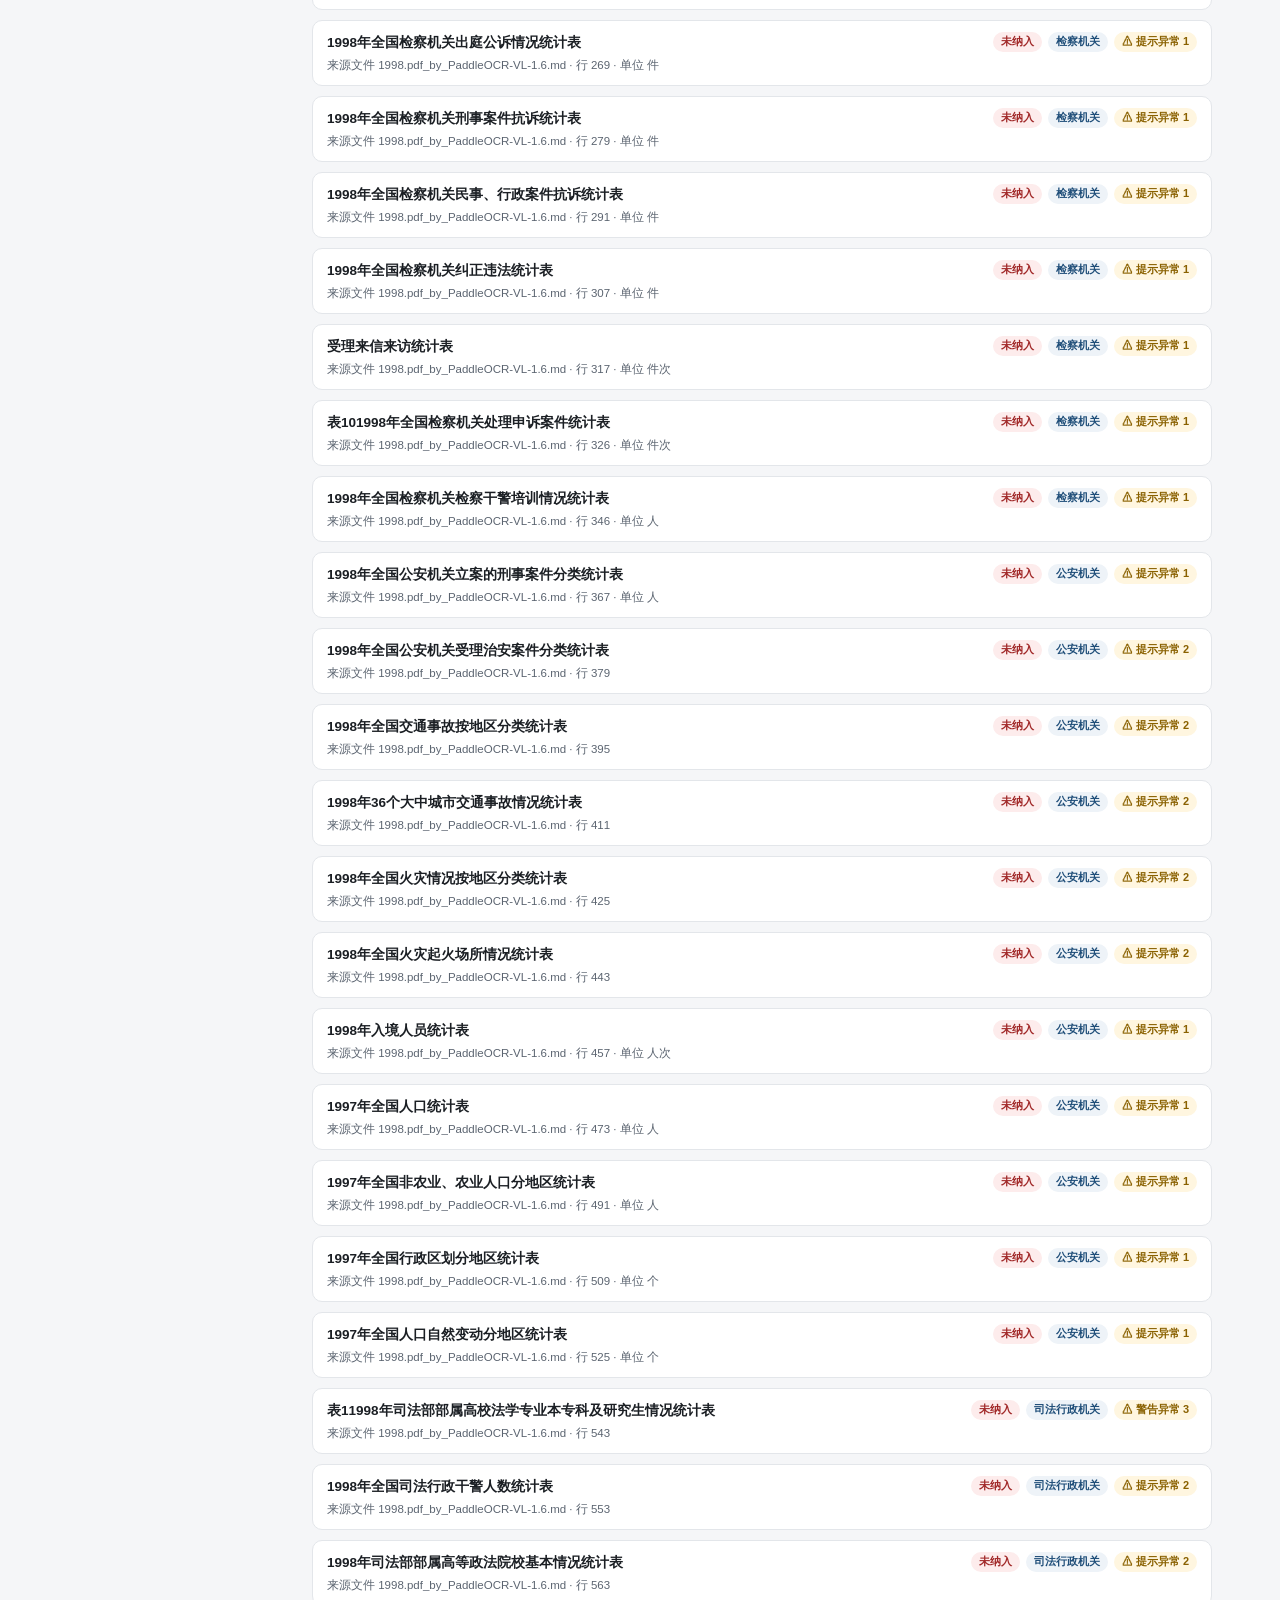
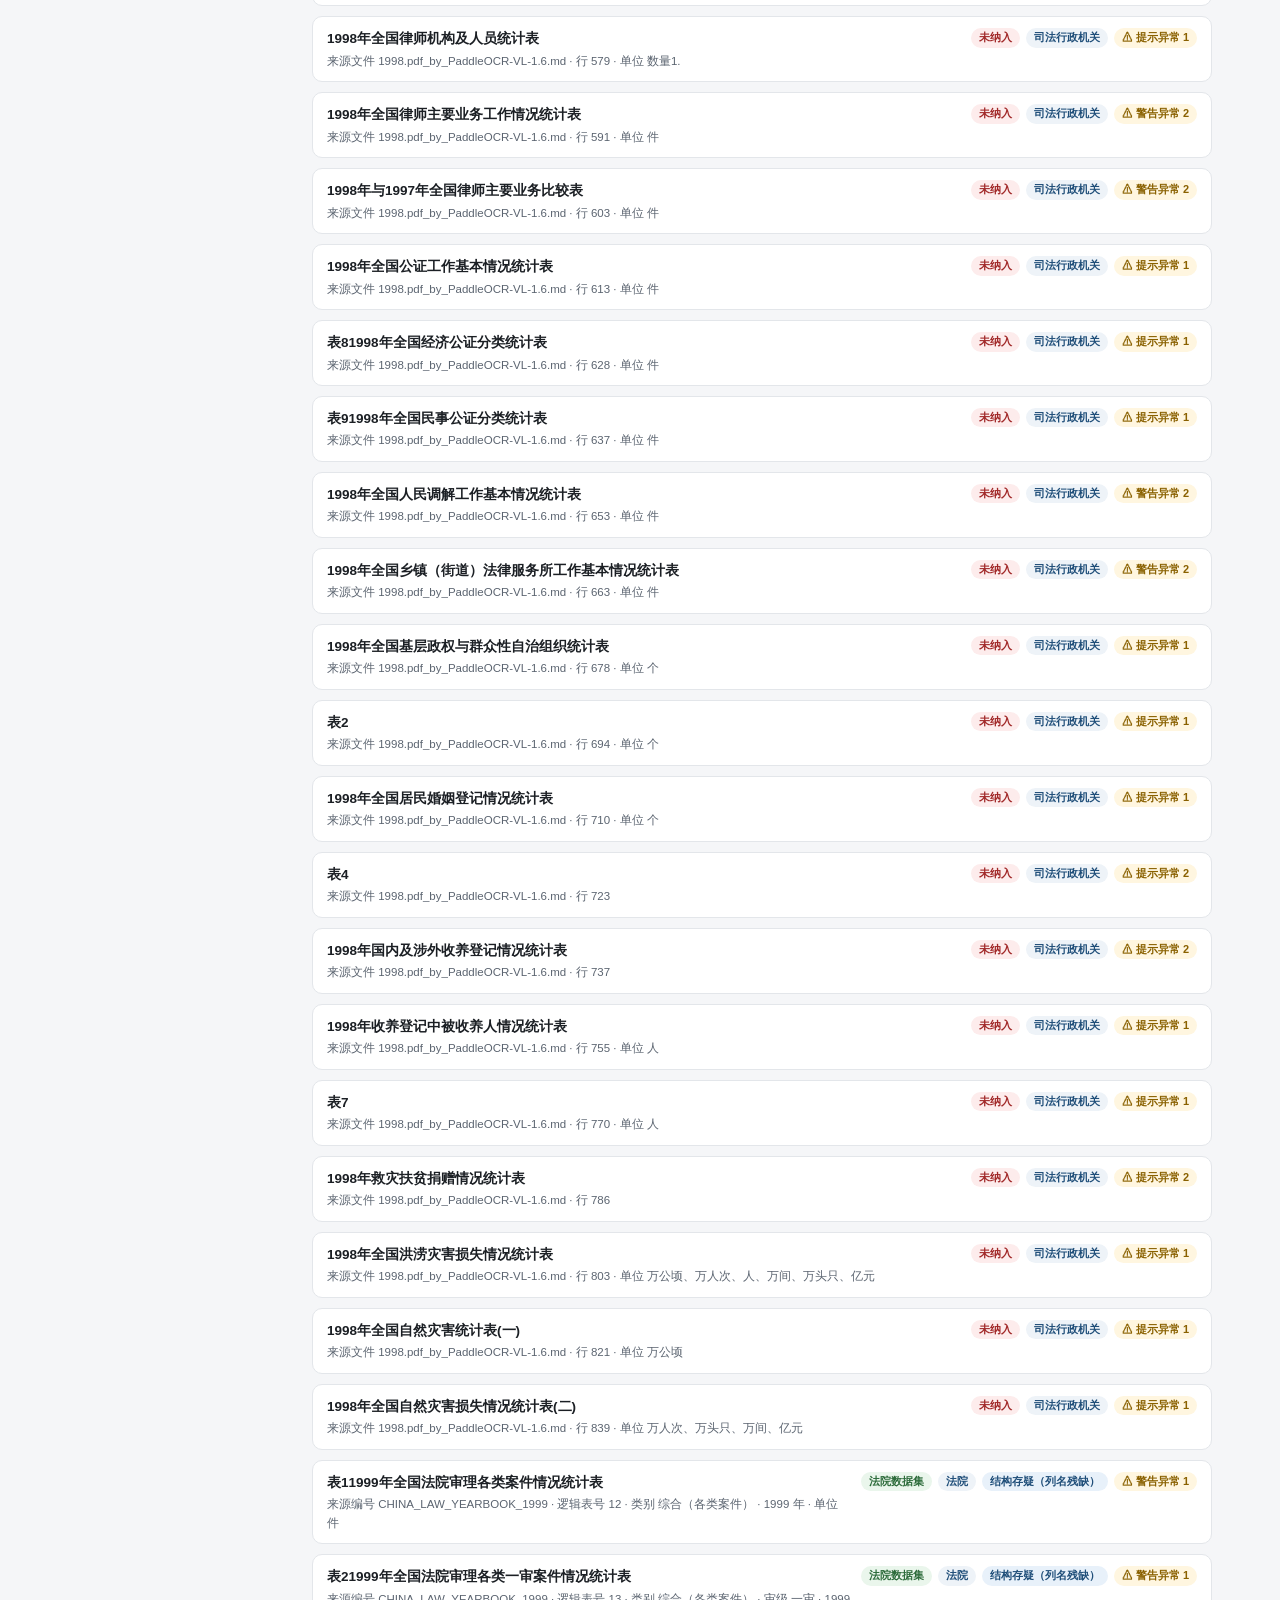
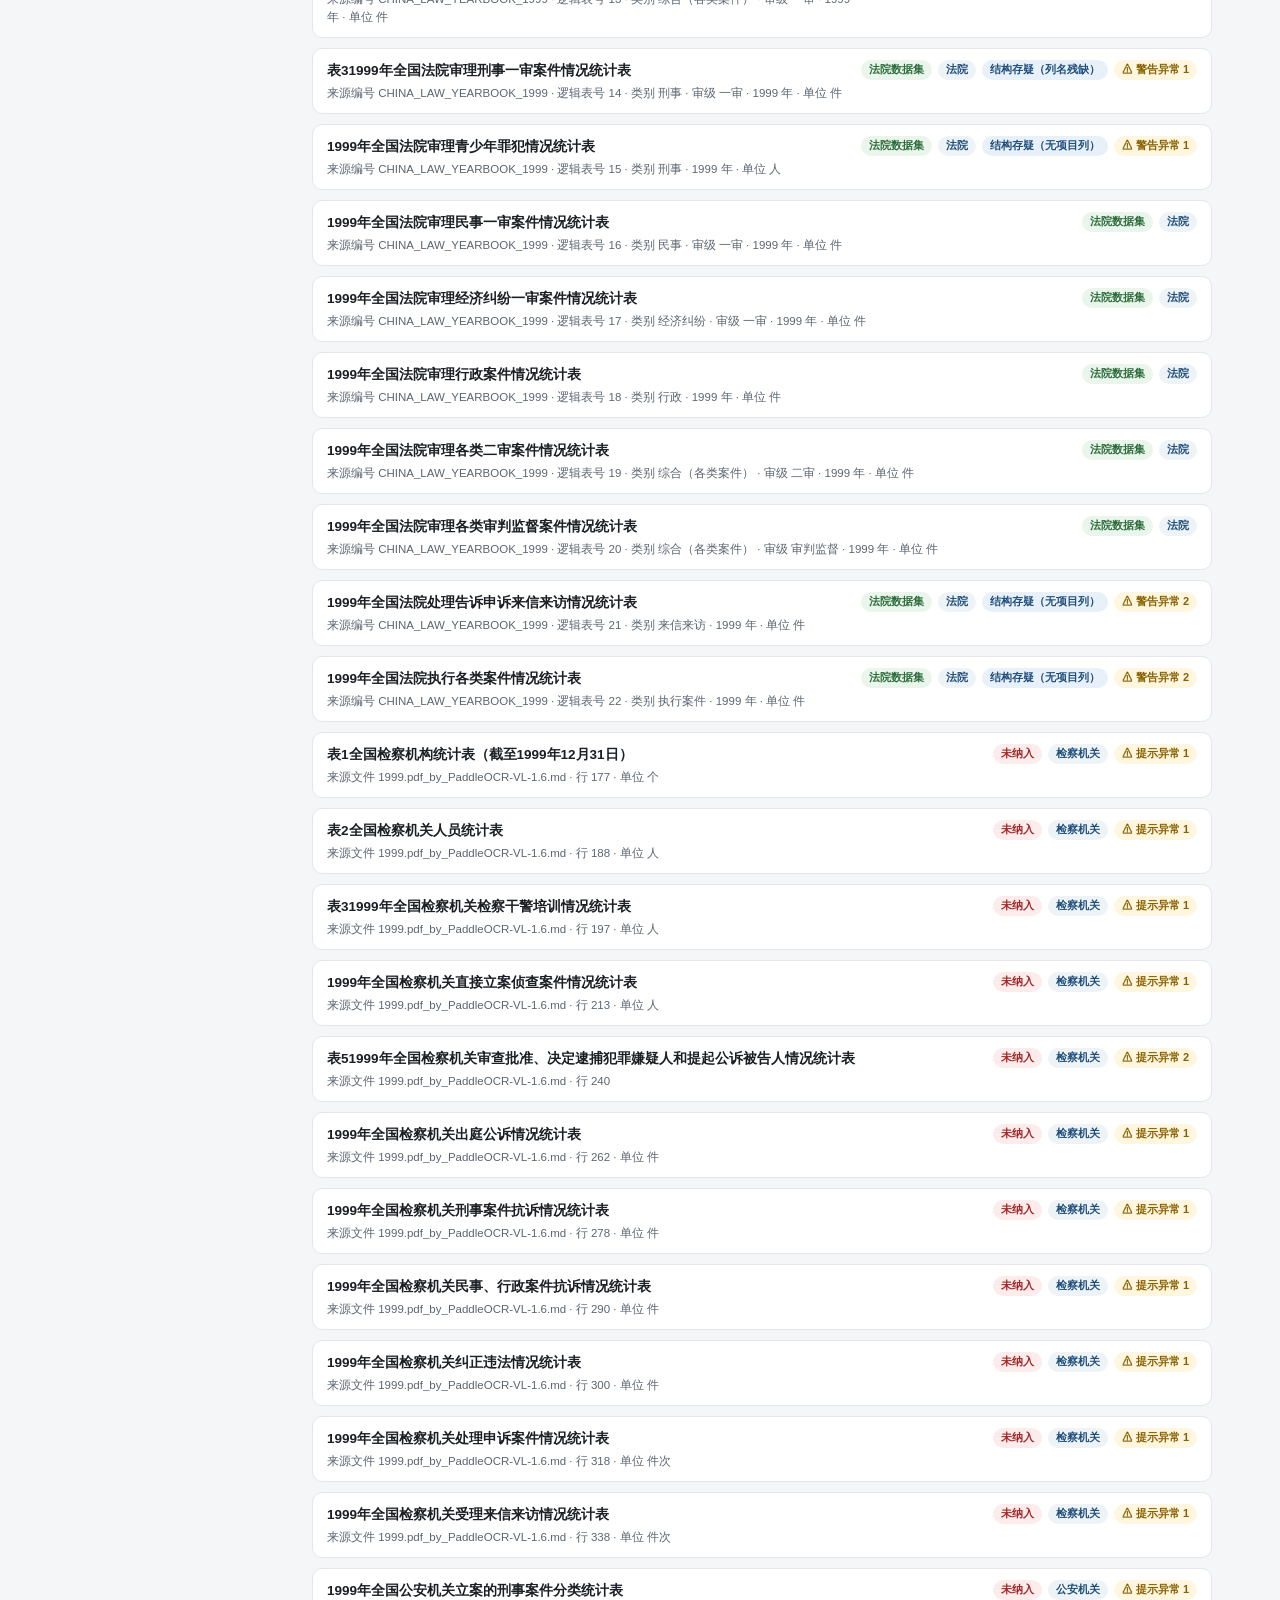
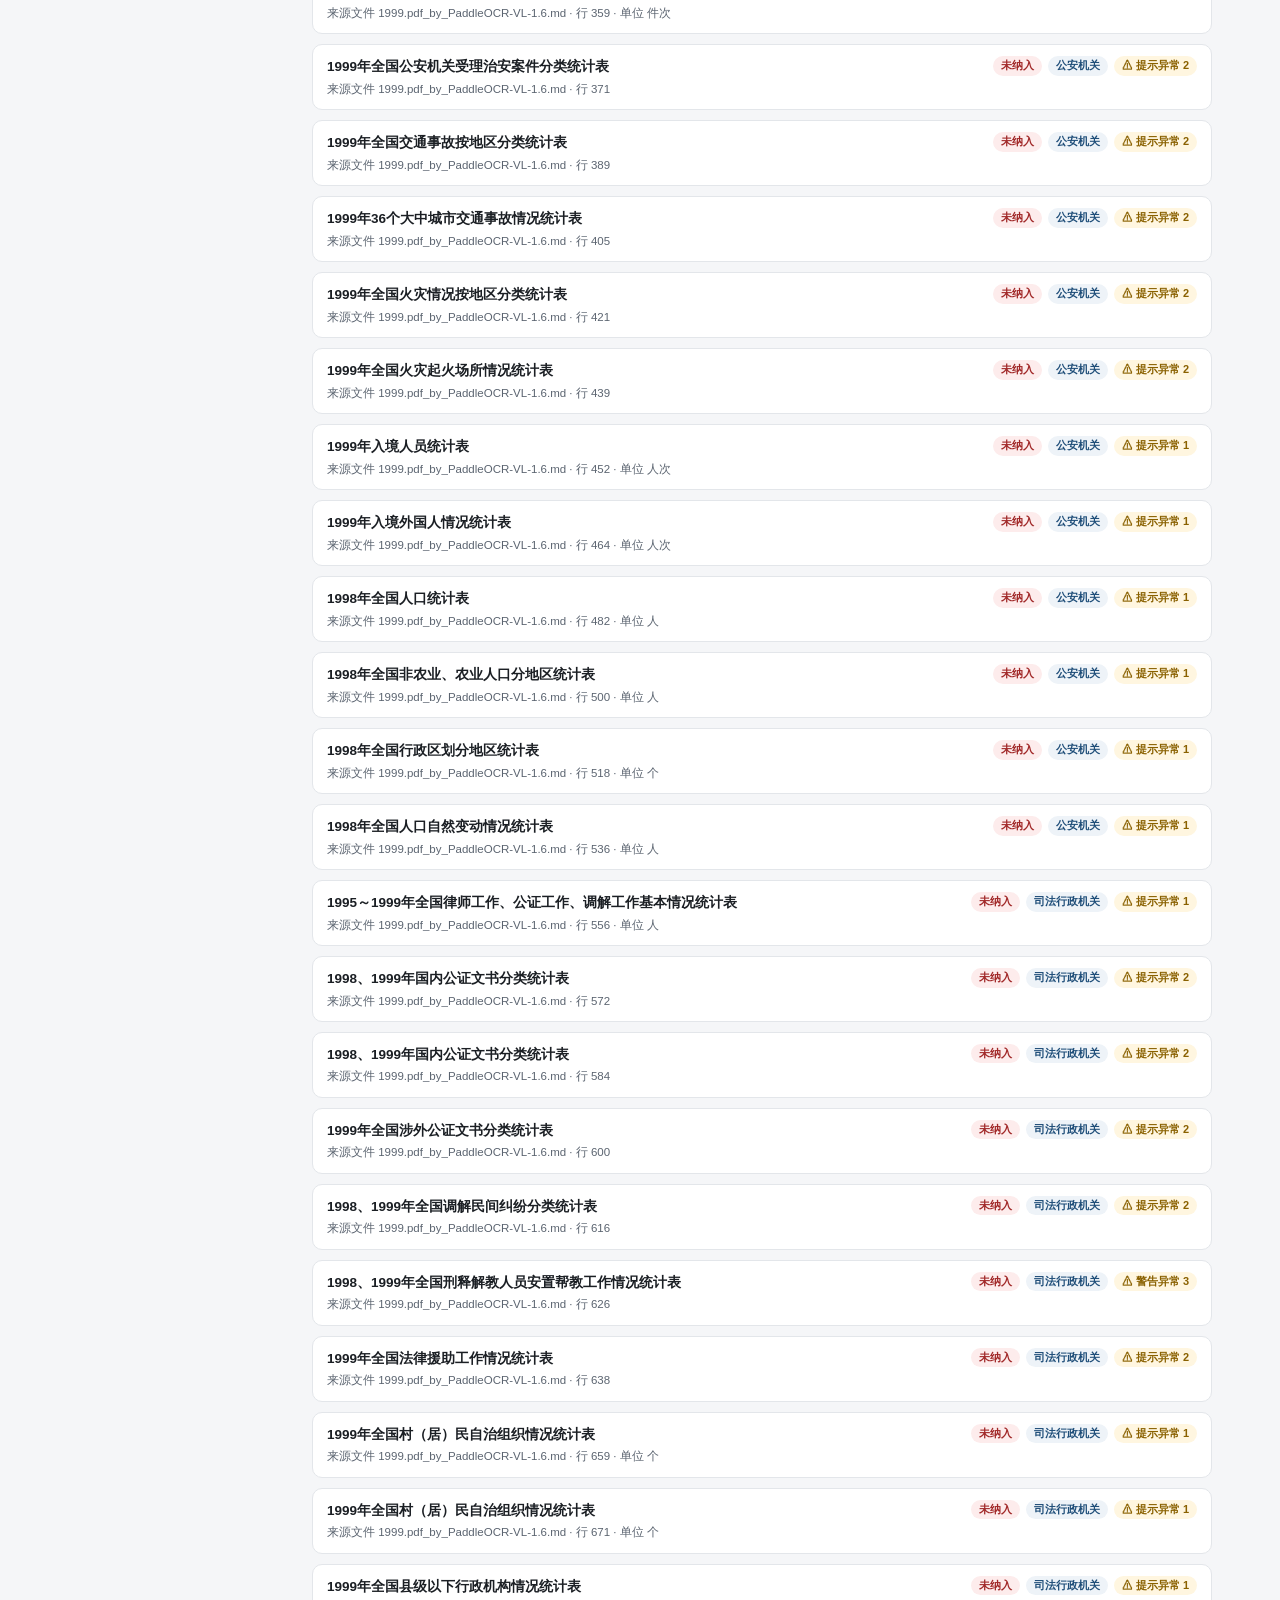
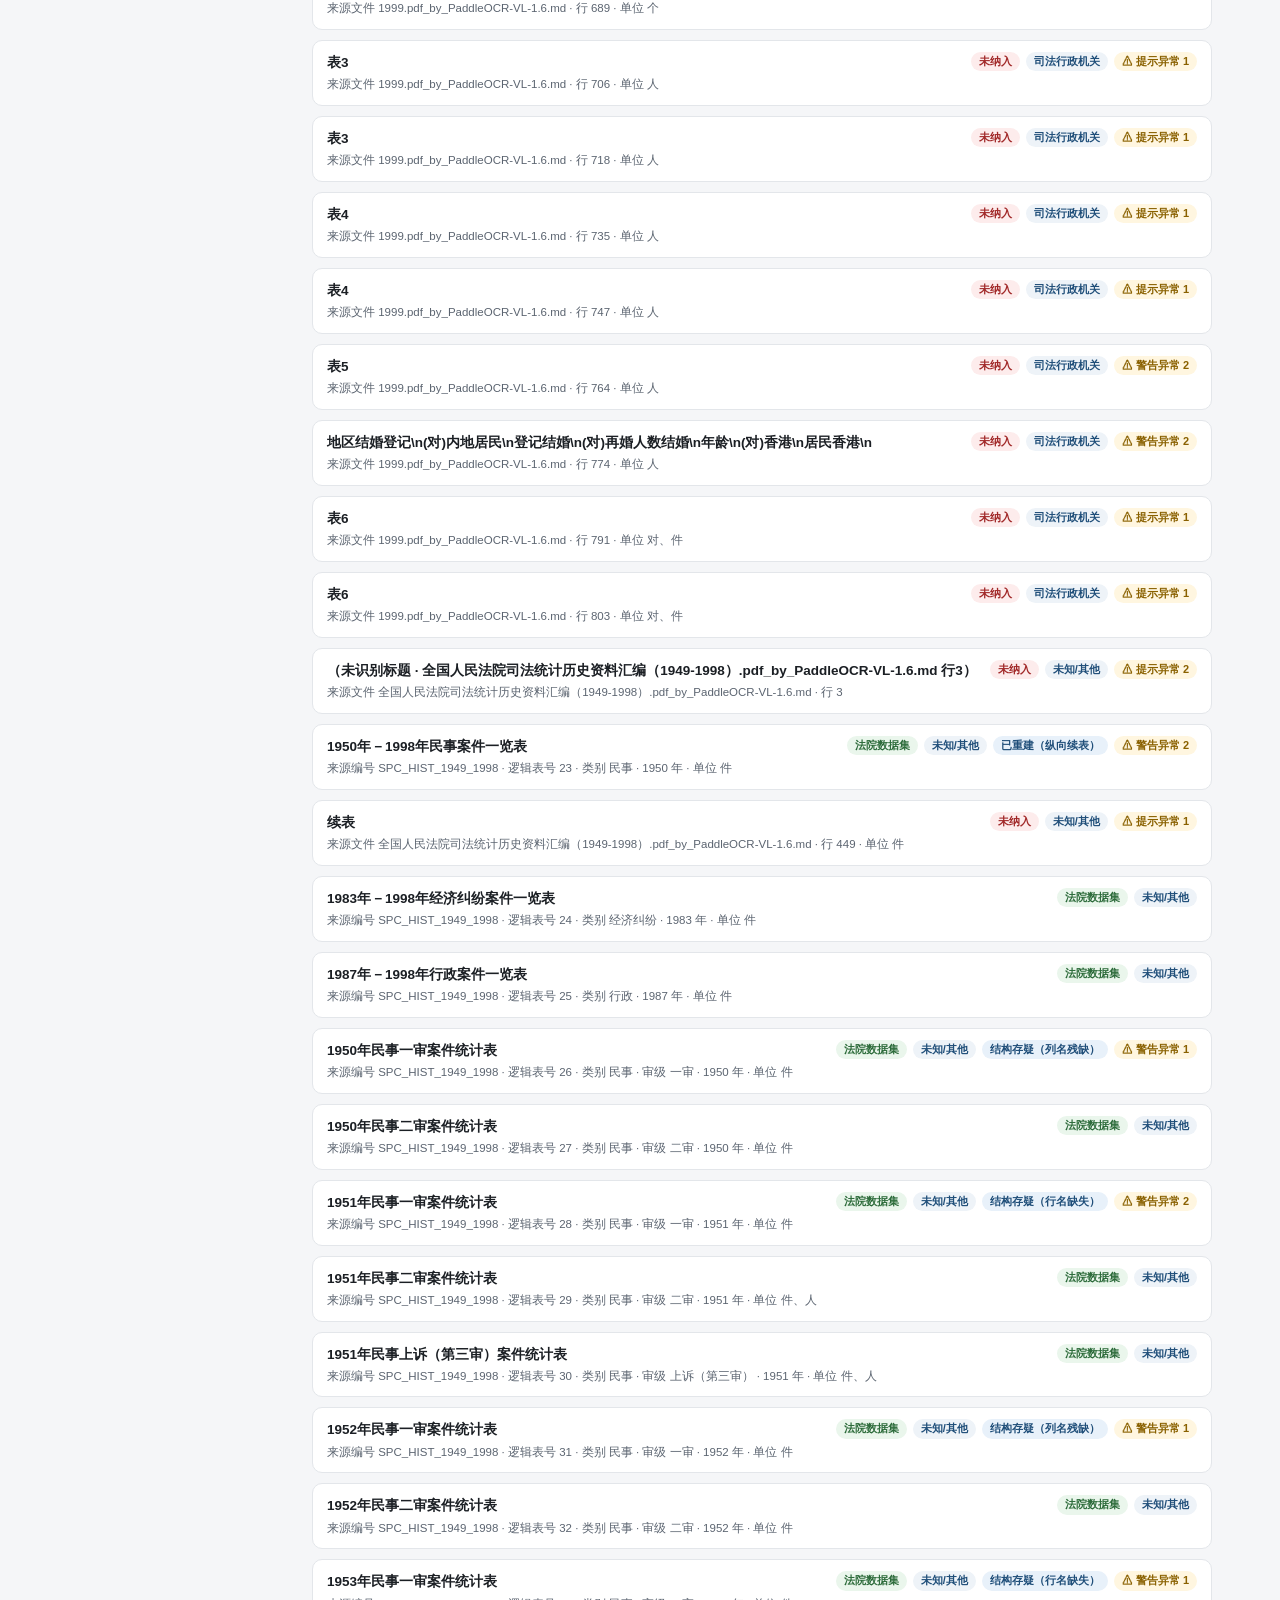
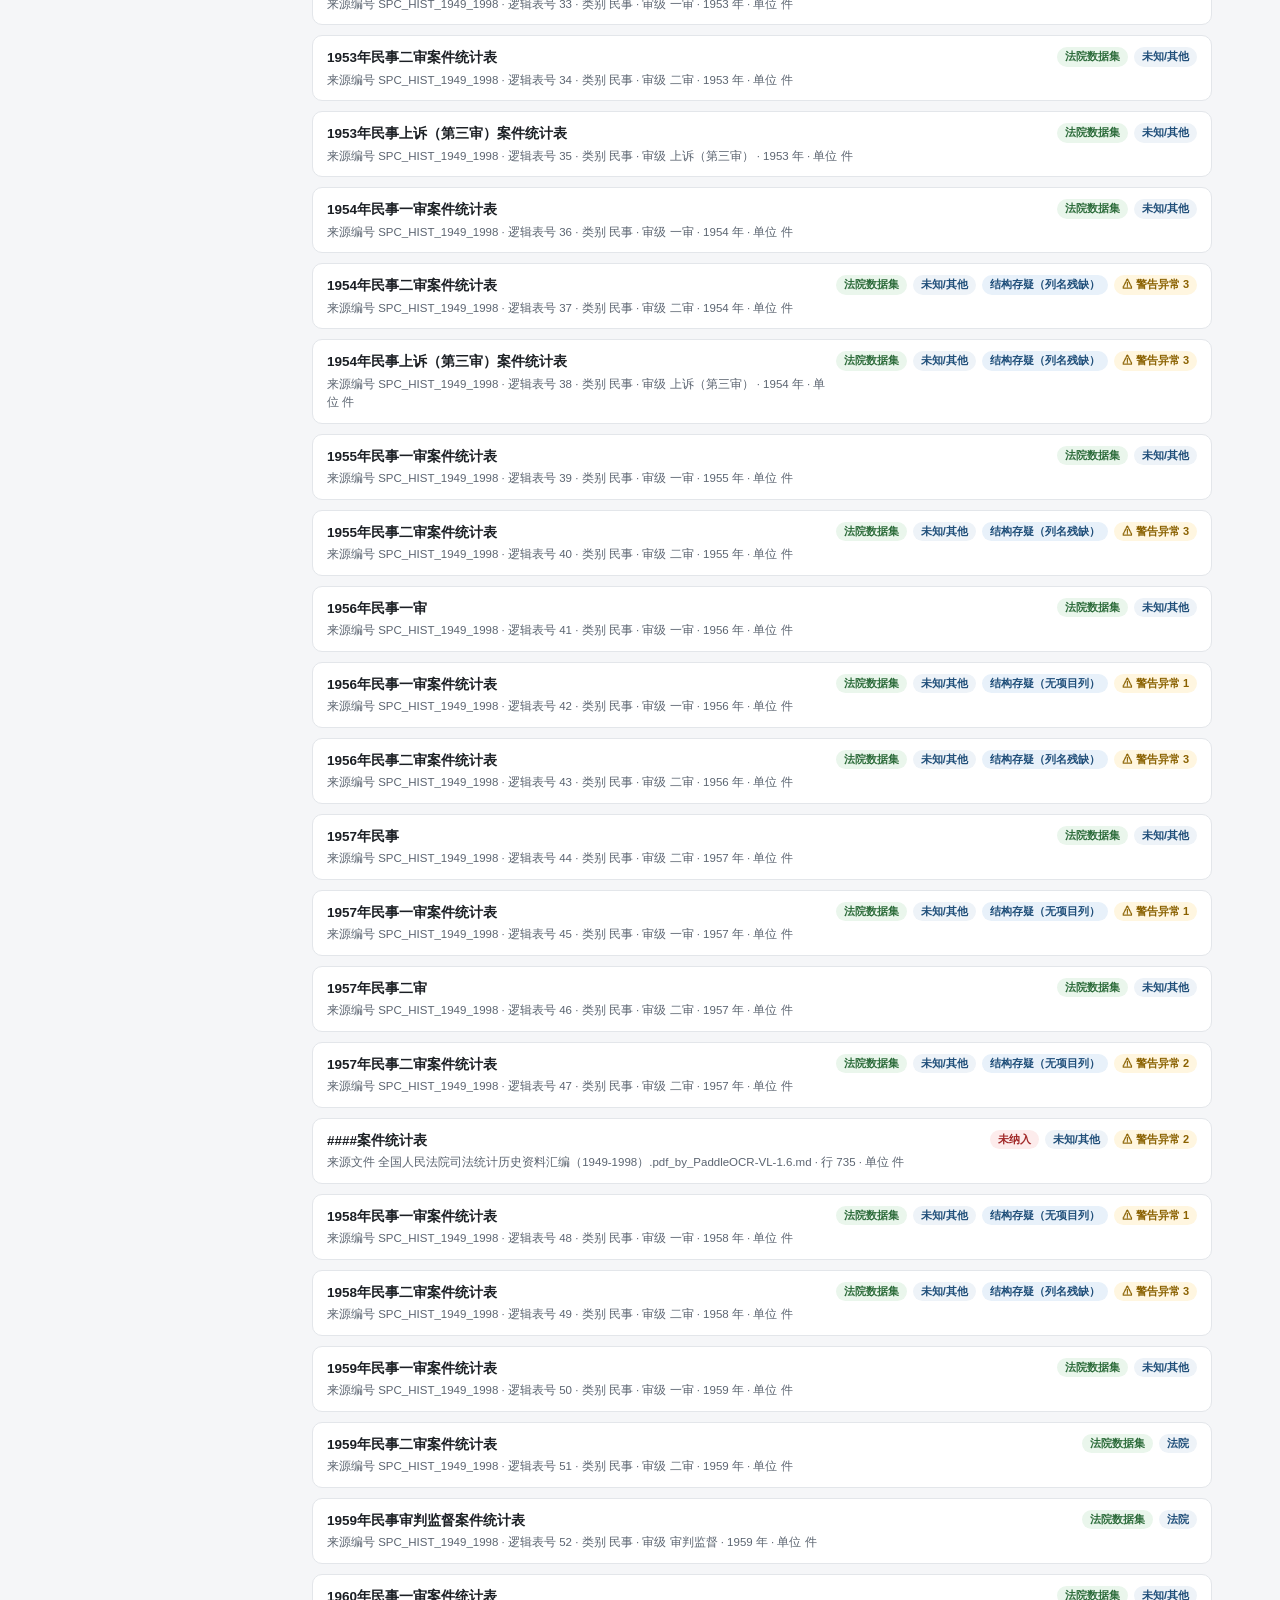
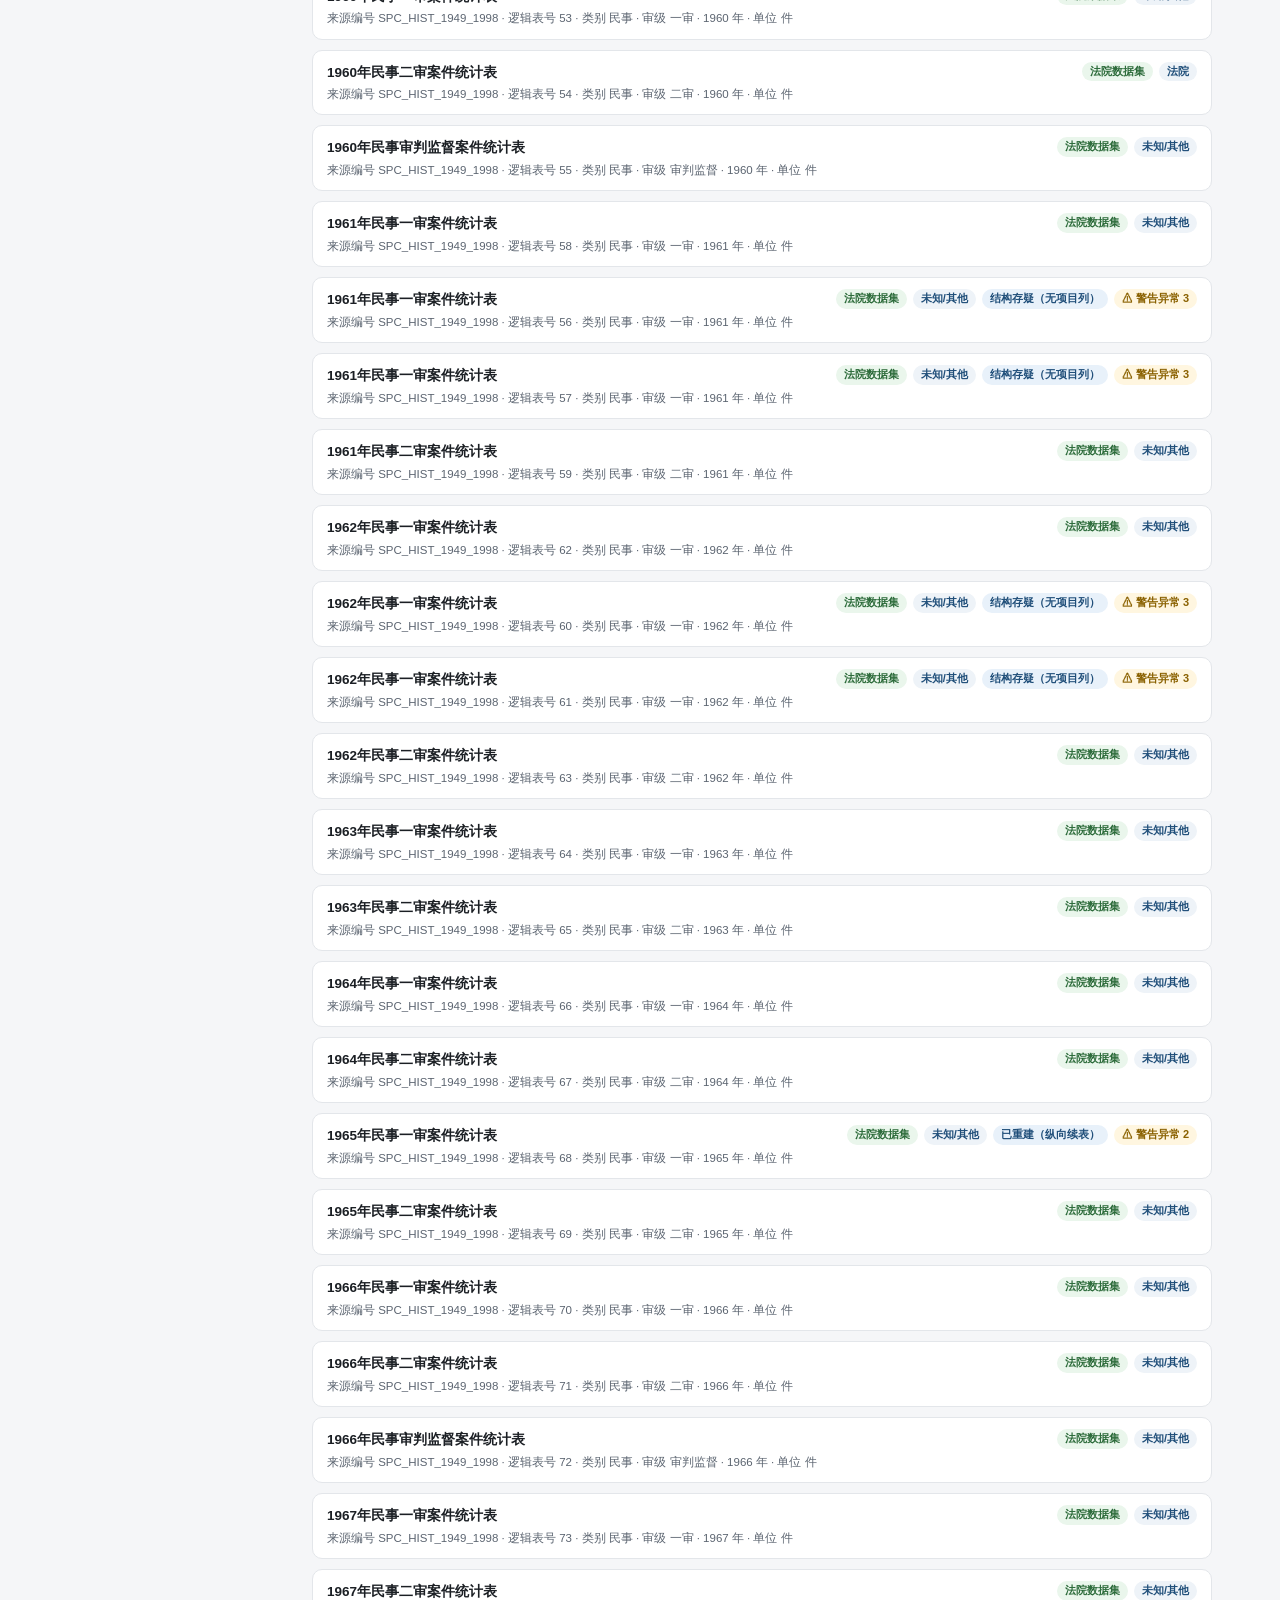
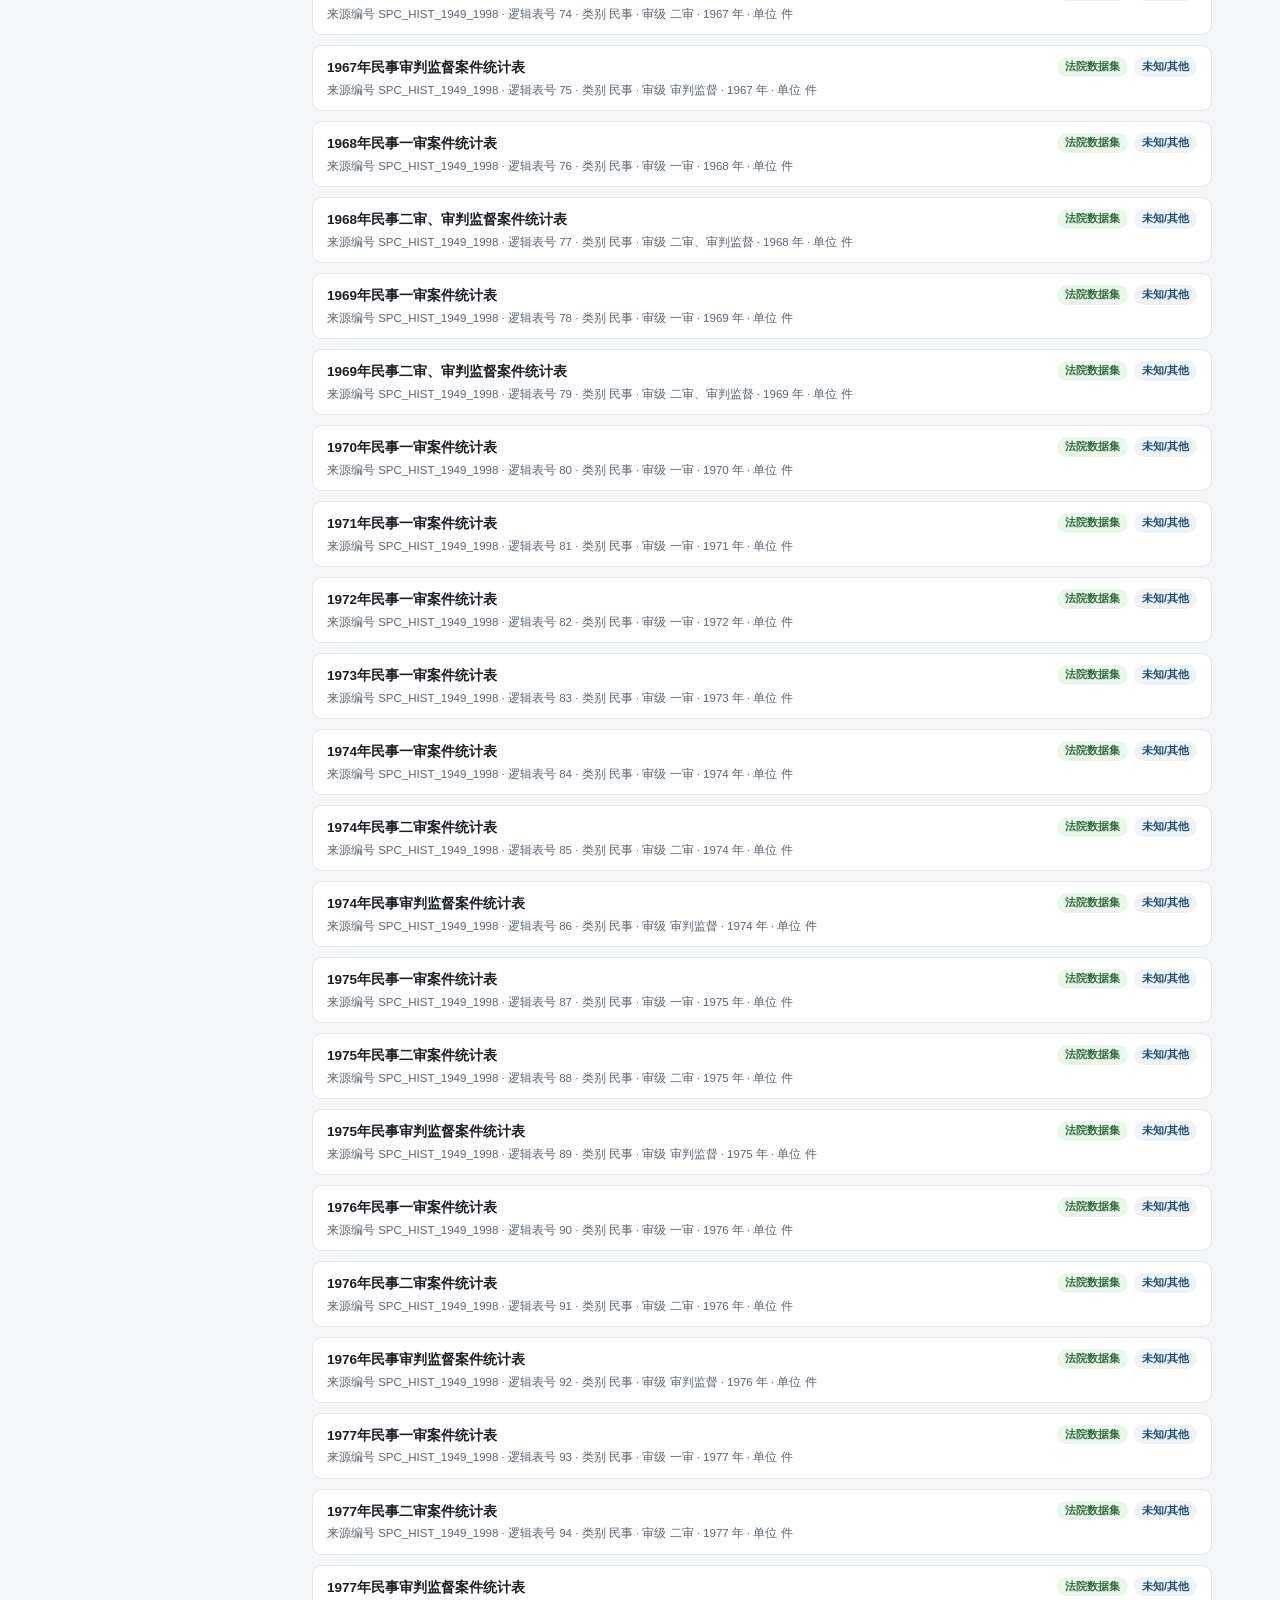
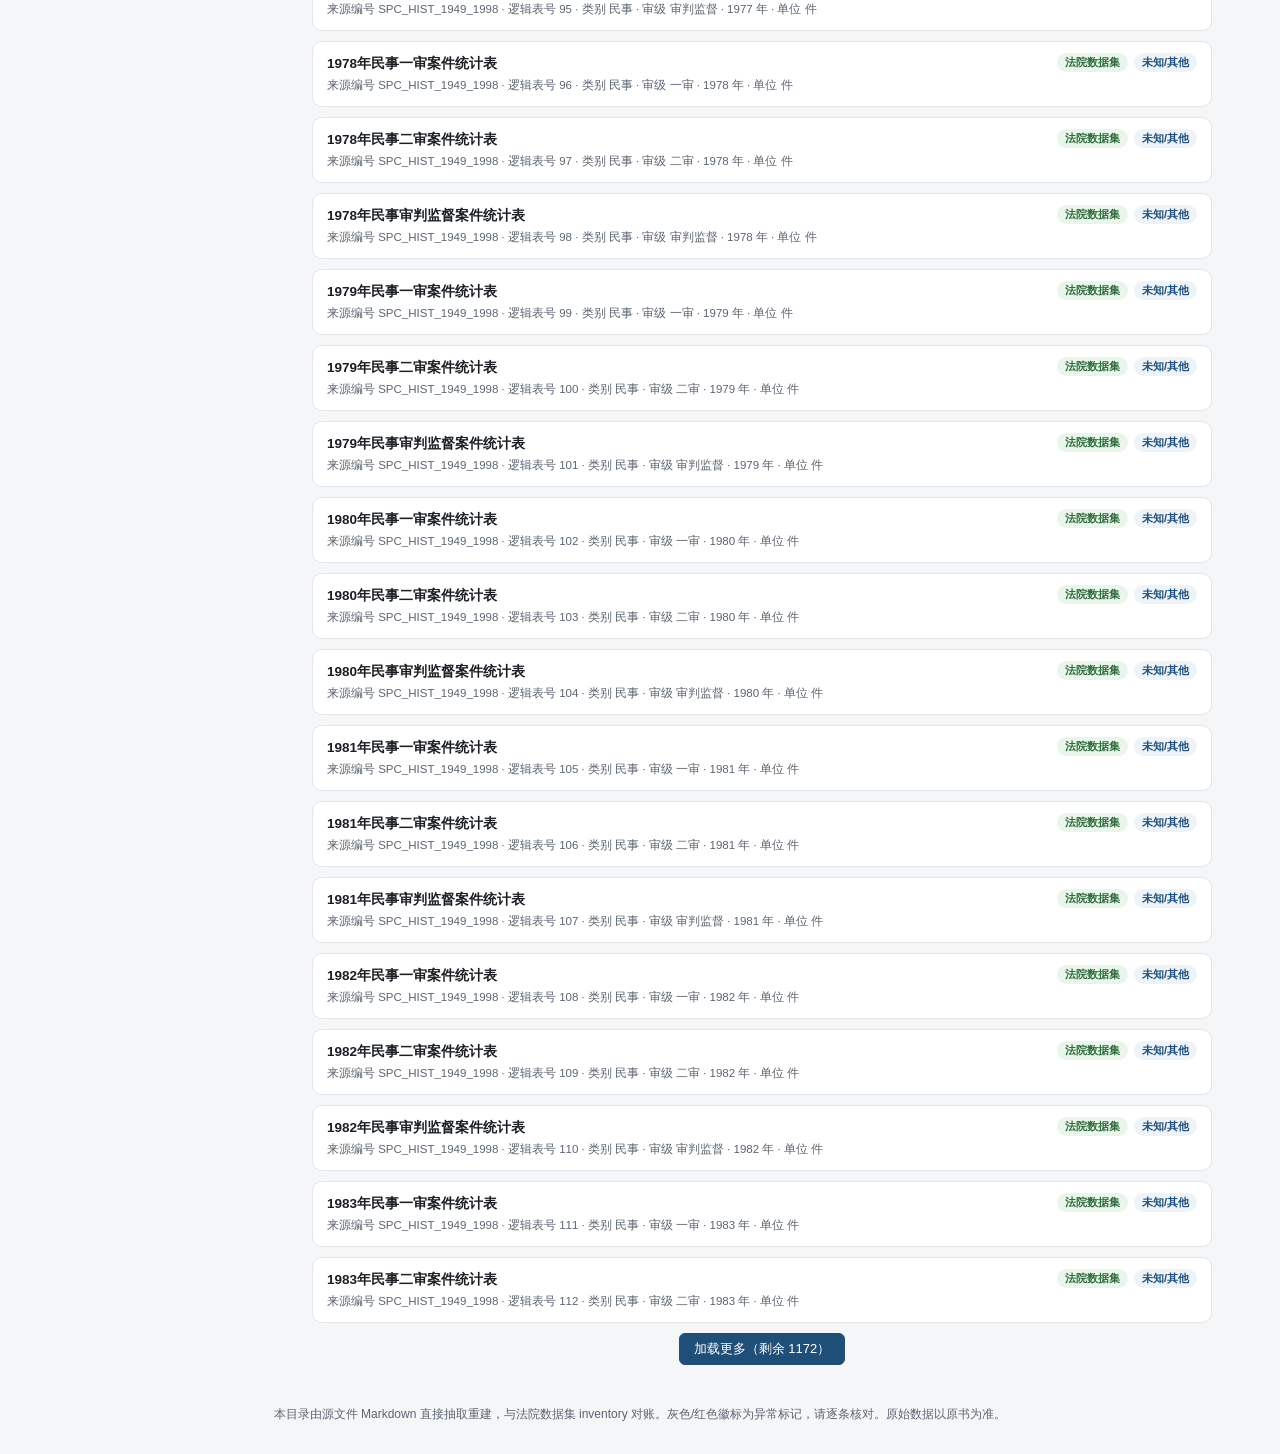
==== commit 0b368451: "v10：新增「数据源与表目录」(catalog.html) — Markdown 全量抽表 1372 张逐一重建 + 异常标记 + 溯源定位" ====
--- a/catalog.html
+++ b/catalog.html
@@ -60,6 +60,12 @@
   .src-path{font-family:ui-monospace,Menlo,Consolas,monospace;font-size:11px;color:var(--ink2);
     background:var(--soft);padding:2px 7px;border-radius:5px;display:inline-block;margin-top:4px}
   .empty-state{padding:40px;text-align:center;color:var(--ink2)}
+  .src-info{border:1px solid var(--line);border-left:3px solid var(--accent);border-radius:10px;
+    background:#fff;padding:12px 16px;margin-bottom:12px}
+  .src-info h3{margin:0 0 4px;font-size:15px;color:var(--accent)}
+  .src-info p{margin:2px 0;font-size:12.5px;color:var(--ink2)}
+  #ano-panel .chip{font-size:12px}
+  #ano-panel .chip.on.warnchip{background:#8a6100;border-color:#8a6100}
   .jump-link{font-size:11.5px;color:var(--accent);text-decoration:none}
   .jump-link:hover{text-decoration:underline}
   @media (max-width:820px){.cat-layout{flex-direction:column}.rail{width:100%;position:static;max-height:none}}
@@ -83,6 +89,10 @@
     </div>
     <div class="grp" id="agency-chips"></div>
     <div class="grp">
+      <label>年份</label>
+      <select id="f-year"><option value="">全部年份</option></select>
+    </div>
+    <div class="grp">
       <label>范围</label>
       <select id="scope">
         <option value="">全部</option>
@@ -102,12 +112,22 @@
     <div class="stat-pill" id="pill-show">显示 0</div>
   </div>
 
+  <div class="card" id="ano-panel">
+    <div class="card-head">
+      <h2>异常总览（点击代码筛选定位）</h2>
+      <button id="btn-ano-csv">导出异常清单 CSV</button>
+    </div>
+    <p class="note" style="margin:0 0 8px">每条异常均可点击下方代码筛选，再点表卡片标题展开原表二维网格（含 Markdown 文件：行号）直接截图核对；CSV 清单含每条异常的表 id / 文件 / 行号 / 说明，可逐条销号。</p>
+    <div class="chips" id="ano-codes"></div>
+  </div>
+
   <div class="cat-layout">
     <nav class="rail" id="rail">
       <h3>来源文件（点击切换）</h3>
       <div id="rail-items"></div>
     </nav>
     <section class="main">
+      <div id="src-info"></div>
       <div id="cards"></div>
       <div class="empty-state" id="empty" style="display:none">无匹配表格</div>
     </section>
--- a/assets/style.css
+++ b/assets/style.css
@@ -123,3 +123,5 @@
 .rel-confirm{display:flex;align-items:center;gap:6px;font-size:12px;color:var(--ink2);white-space:nowrap}
 .rel-confirm input{width:15px;height:15px}
 .rel-done{color:#2c6b3a}
+.series-only{display:flex;align-items:center;gap:5px;font-size:12px;color:var(--ink2);white-space:nowrap}
+#series-list{max-height:120px;width:100%;flex-basis:100%}
